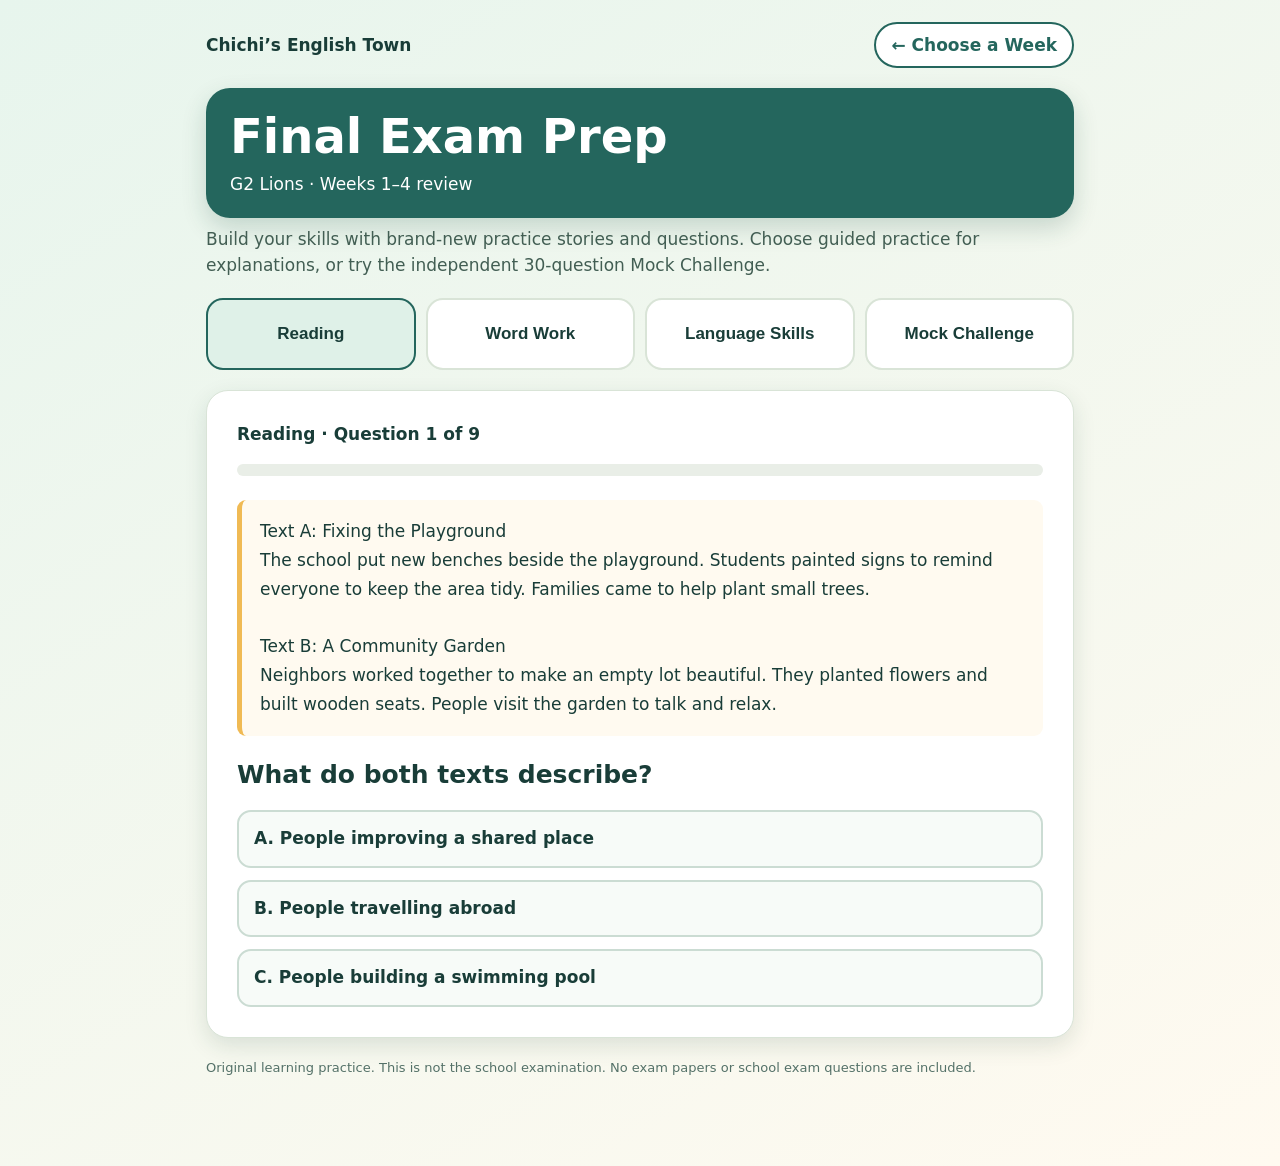
==== final-exam-prep.html @ 19a85944 "exam prep open" ====
<!doctype html><html lang="en"><head><meta charset="utf-8"><meta name="viewport" content="width=device-width,initial-scale=1"><meta name="theme-color" content="#24665d"><title>Final Exam Prep · G2 Lions · Chichi’s English Town</title><style>
:root{--ink:#193d38;--green:#24665d;--cream:#fffaf0;--gold:#f0ba54;--line:#d9e4d7;--wrong:#9a3535}*{box-sizing:border-box}body{margin:0;background:linear-gradient(150deg,#e7f5ed,#fffaf0);font:17px/1.55 system-ui,Arial,sans-serif;color:var(--ink)}.wrap{max-width:900px;margin:auto;padding:22px 16px 70px}.top{display:flex;justify-content:space-between;align-items:center;gap:16px}.back{color:var(--green);font-weight:750;text-decoration:none;border:2px solid var(--green);border-radius:30px;padding:8px 15px;background:white}h1{font:800 clamp(28px,5vw,48px) system-ui;margin:22px 0 8px}p{margin:8px 0 18px}.sub{color:#425e53}.banner{background:var(--green);color:white;border-radius:24px;padding:20px 24px;margin-top:20px;box-shadow:0 10px 25px #174b3930}.banner h1{margin:0 0 7px}.banner p{margin:0}.tabs{display:grid;grid-template-columns:repeat(3,minmax(0,1fr));gap:10px;margin:20px 0}.tab{border:2px solid var(--line);border-radius:17px;background:white;min-height:72px;padding:10px 7px;color:var(--ink);font-weight:800;font-size:clamp(13px,2vw,17px);cursor:pointer}.tab[aria-selected="true"]{border-color:var(--green);background:#dff1e8}.card{background:white;border:1px solid var(--line);border-radius:22px;padding:clamp(18px,4vw,30px);box-shadow:0 8px 22px #143c3020}.progress{font-weight:800;margin-bottom:16px}.bar{height:12px;background:#e9eee7;border-radius:999px;overflow:hidden;margin:8px 0 24px}.bar span{display:block;height:100%;background:var(--green);transition:width .2s}.passage{white-space:pre-line;background:var(--cream);border-left:5px solid var(--gold);padding:17px 18px;margin:14px 0 22px;border-radius:9px;line-height:1.7}.question{font-size:clamp(20px,2.5vw,25px);font-weight:800;line-height:1.35;margin:16px 0 18px}.choices{display:grid;gap:12px}.choice{width:100%;text-align:left;background:#f7fbf8;border:2px solid #cbdcd3;border-radius:14px;padding:15px;font:600 17px/1.4 system-ui;color:var(--ink);cursor:pointer}.choice:hover:not(:disabled),.choice:focus-visible{border-color:var(--green);outline:3px solid #ffd76a}.choice:disabled{cursor:default;opacity:1}.choice.correct{background:#d9f4df;border-color:#1c7650}.choice.wrong{background:#ffe6e2;border-color:var(--wrong)}.feedback{padding:15px;margin:18px 0;border-radius:12px;background:#e5f4ec;font-weight:600}.next{border:0;border-radius:30px;background:var(--green);padding:13px 27px;color:white;font:bold 17px system-ui;cursor:pointer}.next:disabled{opacity:.5}.summary{padding:20px;background:#edf9f0;border-radius:18px}.fine{font-size:13px;color:#547168;margin-top:20px}@media(max-width:420px){.top{align-items:flex-start}.back{font-size:14px}.choice{padding:12px}.tabs{gap:6px}.tab{min-height:68px}}@media(prefers-reduced-motion:reduce){*{transition:none!important}}

/* Expanded review layout and independent mock exam */
.tabs{grid-template-columns:repeat(4,minmax(0,1fr))}.tab{padding:12px 6px}.mock-note{background:#fff6d9;border-left:5px solid #d2a337;padding:13px 15px;border-radius:9px;margin:4px 0 20px}.mock-nav{display:flex;justify-content:space-between;align-items:center;gap:12px;margin-top:20px;flex-wrap:wrap}.next.secondary{background:white;color:#24665d;border:2px solid #24665d}.choice.selected{border-color:#176454;background:#dff2e7;box-shadow:inset 0 0 0 2px #176454}.review-item{border-top:1px solid #d5e1d7;padding:17px 0}.review-item p{margin:6px 0}.good{color:#16683c;font-weight:750}.needs-review{color:#9a3535;font-weight:750}@media(max-width:610px){.tabs{grid-template-columns:repeat(2,minmax(0,1fr))}.tab{min-height:58px}.mock-nav .next{flex:1;min-width:120px}}@media(max-width:370px){.mock-nav{flex-direction:column}.mock-nav .next{width:100%}}
</style></head><body><main class="wrap"><div class="top"><strong>Chichi’s English Town</strong><a class="back" href="index.html#weeks">← Choose a Week</a></div><div class="banner"><h1>Final Exam Prep</h1><p>G2 Lions · Weeks 1–4 review</p></div><p class="sub">Build your skills with brand-new practice stories and questions. Choose guided practice for explanations, or try the independent 30-question Mock Challenge.</p><div class="tabs" role="group" aria-label="Choose a review section"><button type="button" class="tab" data-section="Reading" aria-selected="false">Reading</button><button type="button" class="tab" data-section="Word Work" aria-selected="false">Word Work</button><button type="button" class="tab" data-section="Language Skills" aria-selected="false">Language Skills</button><button type="button" class="tab" data-section="Mock Challenge" aria-selected="false">Mock Challenge</button></div><section id="work" class="card" aria-label="Review questions"></section><p class="fine">Original learning practice. This is not the school examination. No exam papers or school exam questions are included.</p></main><script>
const DATA=[{"section":"Reading","passage":"Text A: Fixing the Playground\nThe school put new benches beside the playground. Students painted signs to remind everyone to keep the area tidy. Families came to help plant small trees.\n\nText B: A Community Garden\nNeighbors worked together to make an empty lot beautiful. They planted flowers and built wooden seats. People visit the garden to talk and relax.","q":"What do both texts describe?","opts":["People improving a shared place","People travelling abroad","People building a swimming pool"],"a":0,"why":"Look for the idea shared by both passages, not a detail from only one."},{"section":"Reading","passage":"Text A: Fixing the Playground\nThe school put new benches beside the playground. Students painted signs to remind everyone to keep the area tidy. Families came to help plant small trees.\n\nText B: A Community Garden\nNeighbors worked together to make an empty lot beautiful. They planted flowers and built wooden seats. People visit the garden to talk and relax.","q":"Which detail belongs only to Text A?","opts":["People planted things","Students painted reminder signs","There are places to sit"],"a":1,"why":"Compare what each text says; the signs appear in Text A only."},{"section":"Reading","passage":"Text A: Fixing the Playground\nThe school put new benches beside the playground. Students painted signs to remind everyone to keep the area tidy. Families came to help plant small trees.\n\nText B: A Community Garden\nNeighbors worked together to make an empty lot beautiful. They planted flowers and built wooden seats. People visit the garden to talk and relax.","q":"Why did the neighbors make a garden?","opts":["To give people a welcoming place","To close the road","To stop children playing"],"a":0,"why":"The final sentence gives a clue about the garden’s purpose."},{"section":"Reading","passage":"The Missing Costume\nNora brought a paper crown for the class play. When she opened her bag, it was bent. She felt upset because the play would begin soon. Her friend Daniel found some tape and helped her straighten it. Together, they fixed the crown before the music began. Nora thanked Daniel and smiled as the curtain opened.","q":"What caused Nora to feel upset?","opts":["The music was too loud","Her crown was damaged","Daniel went home"],"a":1,"why":"Find the event that made the problem happen."},{"section":"Reading","passage":"The Missing Costume\nNora brought a paper crown for the class play. When she opened her bag, it was bent. She felt upset because the play would begin soon. Her friend Daniel found some tape and helped her straighten it. Together, they fixed the crown before the music began. Nora thanked Daniel and smiled as the curtain opened.","q":"What is the best message of this story?","opts":["Working with a friend can solve a problem","Everyone should wear a crown","Plays should begin late"],"a":0,"why":"A theme is a message that reaches beyond one story event."},{"section":"Reading","passage":"The Missing Costume\nNora brought a paper crown for the class play. When she opened her bag, it was bent. She felt upset because the play would begin soon. Her friend Daniel found some tape and helped her straighten it. Together, they fixed the crown before the music began. Nora thanked Daniel and smiled as the curtain opened.","q":"What happened immediately before the curtain opened?","opts":["Nora thanked Daniel","Nora first packed her crown","The crown became bent"],"a":0,"why":"Use the order of events in the final two sentences."},{"section":"Word Work","q":"Choose the correct sentence: This bridge is ___ than that bridge.","opts":["long","longer","longest"],"a":1,"why":"Use -er to compare two things."},{"section":"Word Work","q":"Choose the correct sentence: That was the ___ puzzle in the set.","opts":["hard","harder","hardest"],"a":2,"why":"Use -est when comparing one with a whole group."},{"section":"Word Work","q":"Which word has the same vowel sound as the “ow” in “brown”?","opts":["town","snow","show"],"a":0,"why":"Brown and town rhyme in their vowel sound."},{"section":"Word Work","q":"Which word has the same vowel sound as “bird”?","opts":["third","beard","board"],"a":0,"why":"Bird and third share the /er/ vowel sound."},{"section":"Word Work","q":"What is the plural of “dish”?","opts":["dishs","dishes","dishies"],"a":1,"why":"Add -es to most nouns ending in sh."},{"section":"Word Work","q":"Which word shows an action completed yesterday?","opts":["climbs","climbed","will climb"],"a":1,"why":"The -ed form usually tells about a past action."},{"section":"Language Skills","q":"Choose the verb for an action happening now.","opts":["is drawing","drew","will draw"],"a":0,"why":"Is + verb-ing can show an action in progress now."},{"section":"Language Skills","q":"Choose the sentence about the future.","opts":["They planted seeds.","They plant seeds.","They will plant seeds."],"a":2,"why":"Will + base verb points to a future action."},{"section":"Language Skills","q":"Which sentence is correct?","opts":["The team are plays.","The team is playing.","The team am playing."],"a":1,"why":"The singular subject team uses is here."},{"section":"Language Skills","q":"Choose the correct past-tense sentence.","opts":["Last night, I watched the stars.","Last night, I watch the stars.","Last night, I will watch the stars."],"a":0,"why":"Last night signals the past, so watched is appropriate."},{"section":"Language Skills","q":"Choose the correct form: There are ___ marbles in this jar than in that one.","opts":["few","fewer","fewest"],"a":1,"why":"Fewer compares amounts of countable things."},{"section":"Language Skills","q":"Which sentence agrees with its subject?","opts":["My parents is cooking.","My parents am cooking.","My parents are cooking."],"a":2,"why":"Plural parents takes are."},{"section":"Reading","q":"Two articles describe different ways people save water. What question helps you compare them?","opts":["What do both articles tell us about saving water?","Which article has more letters?","Which article has the longest title?"],"a":0,"why":"Compare their ideas, not their lengths."},{"section":"Reading","q":"A character lends a classmate her notes when he misses school. Which theme fits best?","opts":["Kindness helps others","School days are too long","Notes are always blue"],"a":0,"why":"A theme is a message you can learn from what characters do."},{"section":"Reading","q":"A child forgets to water a plant. Its leaves droop. What is the cause?","opts":["The plant has leaves","The child forgot to water it","The leaves are green"],"a":1,"why":"The cause explains why something happened."},{"section":"Word Work","q":"Which word has the same vowel sound as “bird”?","opts":["shirt","bread","boat"],"a":0,"why":"Bird and shirt use the same /er/ vowel sound."},{"section":"Word Work","q":"Choose the correct plural: The farmer has two ___.","opts":["brushs","brushes","brushies"],"a":1,"why":"For nouns ending in sh, add -es."},{"section":"Word Work","q":"Choose the correct form: This trail is ___ than the other one.","opts":["long","longer","longest"],"a":1,"why":"Use -er when comparing two things."},{"section":"Language Skills","q":"Which sentence describes something happening right now?","opts":["I am drawing a map.","I drew a map yesterday.","I will draw a map tomorrow."],"a":0,"why":"Am drawing describes a present action."},{"section":"Language Skills","q":"Choose the correct past tense: We ___ the classroom after art.","opts":["clean","cleaned","will clean"],"a":1,"why":"Cleaned is the past-tense form."},{"section":"Language Skills","q":"Which sentence uses the superlative correctly?","opts":["Mina is taller than Sun.","Mina is the tallest on her team.","Mina is tall than Sun."],"a":1,"why":"The tallest compares one person with the whole group."},{"section":"Mock Challenge","q":"What do both texts describe?","opts":["Planting flowers in pots","Making places safer for people","Buying school lunches"],"a":1,"why":"Both groups work to make shared spaces safer.","passage":"Text A: The School Bike Rack\nA class noticed that bicycles were scattered near the gate. They asked the principal for a safer place to park them. The school installed a bike rack, and students made signs to show where bikes should go. Now the entrance stays clear.\n\nText B: The Neighborhood Walking Path\nPeople in a neighborhood wanted a safer walk to the library. Volunteers trimmed branches that blocked the path. The town added bright crossing signs. Now families can walk along the route more comfortably."},{"section":"Mock Challenge","q":"Which change happened only in Text A?","opts":["Branches were trimmed","A crossing sign was added","A bike rack was installed"],"a":2,"why":"The bike rack appears only in Text A.","passage":"Text A: The School Bike Rack\nA class noticed that bicycles were scattered near the gate. They asked the principal for a safer place to park them. The school installed a bike rack, and students made signs to show where bikes should go. Now the entrance stays clear.\n\nText B: The Neighborhood Walking Path\nPeople in a neighborhood wanted a safer walk to the library. Volunteers trimmed branches that blocked the path. The town added bright crossing signs. Now families can walk along the route more comfortably."},{"section":"Mock Challenge","q":"Why did the volunteers trim branches?","opts":["The branches blocked a path","The branches were made of metal","The path was a playground"],"a":0,"why":"Look for the reason the branches needed cutting.","passage":"Text A: The School Bike Rack\nA class noticed that bicycles were scattered near the gate. They asked the principal for a safer place to park them. The school installed a bike rack, and students made signs to show where bikes should go. Now the entrance stays clear.\n\nText B: The Neighborhood Walking Path\nPeople in a neighborhood wanted a safer walk to the library. Volunteers trimmed branches that blocked the path. The town added bright crossing signs. Now families can walk along the route more comfortably."},{"section":"Mock Challenge","q":"How are the solutions different?","opts":["Both involve buying new bicycles","One organizes bicycles; the other improves a walking route","Both replace classrooms"],"a":1,"why":"Compare the specific problems and solutions.","passage":"Text A: The School Bike Rack\nA class noticed that bicycles were scattered near the gate. They asked the principal for a safer place to park them. The school installed a bike rack, and students made signs to show where bikes should go. Now the entrance stays clear.\n\nText B: The Neighborhood Walking Path\nPeople in a neighborhood wanted a safer walk to the library. Volunteers trimmed branches that blocked the path. The town added bright crossing signs. Now families can walk along the route more comfortably."},{"section":"Mock Challenge","q":"What conclusion fits both texts?","opts":["Only adults can solve problems","Signs never help anyone","Small changes can make public places work better"],"a":2,"why":"Both texts show practical improvements.","passage":"Text A: The School Bike Rack\nA class noticed that bicycles were scattered near the gate. They asked the principal for a safer place to park them. The school installed a bike rack, and students made signs to show where bikes should go. Now the entrance stays clear.\n\nText B: The Neighborhood Walking Path\nPeople in a neighborhood wanted a safer walk to the library. Volunteers trimmed branches that blocked the path. The town added bright crossing signs. Now families can walk along the route more comfortably."},{"section":"Mock Challenge","q":"What problem begins the story?","opts":["The picnic has to move indoors","The fruit is missing","The teacher has lost the classroom"],"a":0,"why":"Identify the challenge the students face.","passage":"The Inventive Lunch Team\nWhen the school picnic was moved indoors, the students felt disappointed. Kai suggested making a picnic area inside the classroom. Noor spread clean mats on the floor. Ben arranged fruit and sandwiches on small trays. Before lunch, they helped another class set up too. Their teacher smiled at the busy team. By midday, the room felt cheerful, and everyone had a place to sit."},{"section":"Mock Challenge","q":"What happens after Noor spreads the mats?","opts":["The teacher cancels lunch","Ben sets out food","Kai leaves the school"],"a":1,"why":"Follow the order of the actions.","passage":"The Inventive Lunch Team\nWhen the school picnic was moved indoors, the students felt disappointed. Kai suggested making a picnic area inside the classroom. Noor spread clean mats on the floor. Ben arranged fruit and sandwiches on small trays. Before lunch, they helped another class set up too. Their teacher smiled at the busy team. By midday, the room felt cheerful, and everyone had a place to sit."},{"section":"Mock Challenge","q":"How do the students solve their problem?","opts":["They wait until next week","They take a bus to the park","They make an indoor picnic area"],"a":2,"why":"The team creates a different place to eat.","passage":"The Inventive Lunch Team\nWhen the school picnic was moved indoors, the students felt disappointed. Kai suggested making a picnic area inside the classroom. Noor spread clean mats on the floor. Ben arranged fruit and sandwiches on small trays. Before lunch, they helped another class set up too. Their teacher smiled at the busy team. By midday, the room felt cheerful, and everyone had a place to sit."},{"section":"Mock Challenge","q":"Which theme fits the story?","opts":["Teamwork can turn a setback into something good","Food is always better outdoors","Picnics should never change"],"a":0,"why":"The characters cooperate when plans change.","passage":"The Inventive Lunch Team\nWhen the school picnic was moved indoors, the students felt disappointed. Kai suggested making a picnic area inside the classroom. Noor spread clean mats on the floor. Ben arranged fruit and sandwiches on small trays. Before lunch, they helped another class set up too. Their teacher smiled at the busy team. By midday, the room felt cheerful, and everyone had a place to sit."},{"section":"Mock Challenge","q":"Why does the classroom feel cheerful?","opts":["The students are sent home","Everyone helps prepare for lunch","The windows are broken"],"a":1,"why":"Use the final part of the passage to infer the cause.","passage":"The Inventive Lunch Team\nWhen the school picnic was moved indoors, the students felt disappointed. Kai suggested making a picnic area inside the classroom. Noor spread clean mats on the floor. Ben arranged fruit and sandwiches on small trays. Before lunch, they helped another class set up too. Their teacher smiled at the busy team. By midday, the room felt cheerful, and everyone had a place to sit."},{"section":"Mock Challenge","q":"There is ___ room on this bus than on the last one.","opts":["most","many","more"],"a":2,"why":"More compares quantities between two buses."},{"section":"Mock Challenge","q":"We may visit the museum ___.","opts":["tomorrow","purple","quick"],"a":0,"why":"Tomorrow is a time word that makes sense."},{"section":"Mock Challenge","q":"I know ___ to solve this puzzle.","opts":["fast","how","well"],"a":1,"why":"How means in what way."},{"section":"Mock Challenge","q":"The teacher gave us ___ a pencil.","opts":["early","near","each"],"a":2,"why":"Each means every one of us individually."},{"section":"Mock Challenge","q":"The rabbit ran ___ the tunnel.","opts":["through","careful","sudden"],"a":0,"why":"Through shows movement from one side to the other."},{"section":"Mock Challenge","q":"We can try the game ___.","opts":["circle","again","therefore"],"a":1,"why":"Again means one more time."},{"section":"Mock Challenge","q":"The truck arrived ___ than expected.","opts":["early","earliest","earlier"],"a":2,"why":"Earlier compares two times."},{"section":"Mock Challenge","q":"I have ___ finished my homework.","opts":["already","across","almostly"],"a":0,"why":"Already fits with have finished."},{"section":"Mock Challenge","q":"Choose the correct sentence.","opts":["The children is ready yesterday.","The children were ready.","The children was ready."],"a":1,"why":"Plural children takes were in the past."},{"section":"Mock Challenge","q":"Which form compares three runners?","opts":["faster","fast","fastest"],"a":2,"why":"Fastest compares one with a group of three or more."},{"section":"Mock Challenge","q":"Which word has the same vowel sound as “star”?","opts":["car","care","cat"],"a":0,"why":"Star and car share the long ar sound."},{"section":"Mock Challenge","q":"Which word has the same vowel sound as “cloud”?","opts":["food","house","snow"],"a":1,"why":"Cloud and house share the /ow/ sound."},{"section":"Mock Challenge","q":"Choose the correct plural of “box”.","opts":["boxs","boxies","boxes"],"a":2,"why":"Add -es to nouns ending in x."},{"section":"Mock Challenge","q":"What is the past tense of “jump”?","opts":["jumped","jumping","jumps"],"a":0,"why":"Add -ed for this regular past-tense verb."},{"section":"Mock Challenge","q":"Choose the past-tense sentence.","opts":["We will visit the aquarium.","We visited the aquarium.","We visit the aquarium every year."],"a":1,"why":"Visited describes an action already finished."},{"section":"Mock Challenge","q":"Which sentence describes the future?","opts":["The class sang yesterday.","The class sings today.","The class will sing on Friday."],"a":2,"why":"Will sing tells what is going to happen."},{"section":"Mock Challenge","q":"Which sentence describes an action happening now?","opts":["Ava is building a tower.","Ava built a tower.","Ava will build a tower."],"a":0,"why":"Is building is present progressive."},{"section":"Mock Challenge","q":"Which sentence is correct?","opts":["My friends am waiting outside.","My friends are waiting outside.","My friends is waiting outside."],"a":1,"why":"Plural friends uses are."},{"section":"Mock Challenge","q":"Choose the correct comparison.","opts":["This bag is heaviest than mine.","This bag is heavy than mine.","This bag is heavier than mine."],"a":2,"why":"Heavier is the comparative form of heavy."},{"section":"Mock Challenge","q":"Which sentence is correct?","opts":["The baby slept peacefully.","The baby sleeped peacefully.","The baby sleeping peacefully yesterday."],"a":0,"why":"Slept is the irregular past tense of sleep."}];
const sections=['Reading','Word Work','Language Skills','Mock Challenge'];
let section='Reading',index=0,score=0,answered=false;
const progress={};let mockAnswers=Array(30).fill(null),mockIndex=0,mockComplete=false;
const $=x=>document.querySelector(x);
function safe(s){return String(s).replace(/[&<>"']/g,c=>({'&':'&amp;','<':'&lt;','>':'&gt;','"':'&quot;',"'":'&#39;'}[c]));}
function chooseSection(s){section=s;if(s==='Mock Challenge'){renderMock();return;}index=progress[s]?.index||0;score=progress[s]?.score||0;answered=false;renderGuided();}
function renderGuided(){const list=DATA.filter(q=>q.section===section);document.querySelectorAll('.tab').forEach(b=>b.setAttribute('aria-selected',String(b.dataset.section===section)));const host=$('#work');
if(index>=list.length){host.innerHTML=`<div class="summary"><h2>Great work!</h2><p>You completed ${safe(section)}. You answered ${score} of ${list.length} correctly on the first try.</p><p>Read the explanations and try again to strengthen your skills.</p><button class="next" id="restart" type="button">Practice again</button></div>`;$('#restart').onclick=()=>{progress[section]={index:0,score:0};index=0;score=0;renderGuided()};return;}
const q=list[index];host.innerHTML=`<div class="progress">${safe(section)} · Question ${index+1} of ${list.length}</div><div class="bar" aria-hidden="true"><span style="width:${index/list.length*100}%"></span></div>${q.passage?`<div class="passage">${safe(q.passage)}</div>`:''}<div class="question">${safe(q.q)}</div><div class="choices">${q.opts.map((op,i)=>`<button class="choice" data-choice="${i}" type="button">${'ABC'[i]}. ${safe(op)}</button>`).join('')}</div><div id="feedback" aria-live="polite"></div><button class="next" id="next" type="button" hidden>${index===list.length-1?'Finish section':'Next question'}</button>`;
host.querySelectorAll('[data-choice]').forEach(b=>b.onclick=()=>{if(answered)return;answered=true;let n=Number(b.dataset.choice);if(n===q.a)score++;host.querySelectorAll('[data-choice]').forEach(c=>{const v=Number(c.dataset.choice);c.disabled=true;if(v===q.a)c.classList.add('correct');else if(v===n)c.classList.add('wrong');});$('#feedback').innerHTML=`<div class="feedback">${n===q.a?'✓ Well done!':'Not quite. The green choice is correct.'} ${safe(q.why)}</div>`;$('#next').hidden=false;progress[section]={index,score};});
$('#next').onclick=()=>{index++;answered=false;progress[section]={index,score};renderGuided();};}
function renderMock(){document.querySelectorAll('.tab').forEach(b=>b.setAttribute('aria-selected',String(b.dataset.section==='Mock Challenge')));const host=$('#work');const list=DATA.filter(q=>q.section==='Mock Challenge');if(mockComplete){const correct=list.reduce((s,q,i)=>s+Number(mockAnswers[i]===q.a),0);host.innerHTML=`<div class="summary"><h2>Your Mock Challenge results</h2><p class="question">${correct} / ${list.length} correct</p><p>This is original practice, not your school exam. Read the explanations below to learn from every answer.</p><button class="next" id="mockAgain" type="button">Try a new attempt</button></div><div class="review-list">${list.map((q,i)=>`<div class="review-item"><strong>${i+1}. ${safe(q.q)}</strong><p>Your answer: ${mockAnswers[i]===null?'Not answered':safe('ABC'[mockAnswers[i]]+'. '+q.opts[mockAnswers[i]])}</p><p class="${mockAnswers[i]===q.a?'good':'needs-review'}">Correct: ${safe('ABC'[q.a]+'. '+q.opts[q.a])}</p><p>${safe(q.why)}</p></div>`).join('')}</div>`;$('#mockAgain').onclick=()=>{mockAnswers=Array(list.length).fill(null);mockIndex=0;mockComplete=false;renderMock()};return;}
const q=list[mockIndex];const completed=mockAnswers.filter(a=>a!==null).length;
host.innerHTML=`<p class="mock-note"><strong>Independent practice:</strong> There is no feedback until you finish. The passages and questions are completely new.</p><div class="progress">Mock Challenge · Question ${mockIndex+1} of ${list.length} · ${completed} answered</div><div class="bar" aria-hidden="true"><span style="width:${completed/list.length*100}%"></span></div>${q.passage?`<div class="passage">${safe(q.passage)}</div>`:''}<div class="question">${safe(q.q)}</div><div class="choices">${q.opts.map((op,i)=>`<button type="button" class="choice ${mockAnswers[mockIndex]===i?'selected':''}" aria-pressed="${mockAnswers[mockIndex]===i}" data-choice="${i}">${'ABC'[i]}. ${safe(op)}</button>`).join('')}</div><div class="mock-nav"><button type="button" class="next secondary" id="previous" ${mockIndex===0?'disabled':''}>Previous</button><button type="button" class="next" id="forward">${mockIndex===list.length-1?'Review answers':'Next question'}</button></div><p class="fine" id="mockTip" aria-live="polite">You can move between questions and change your answers before submitting.</p>`;
host.querySelectorAll('[data-choice]').forEach(b=>b.onclick=()=>{mockAnswers[mockIndex]=Number(b.dataset.choice);renderMock();});$('#previous').onclick=()=>{mockIndex--;renderMock()};$('#forward').onclick=()=>{if(mockIndex<list.length-1){mockIndex++;renderMock();}else{renderSubmit();}};}
function renderSubmit(){const host=$('#work');const list=DATA.filter(q=>q.section==='Mock Challenge');const missing=mockAnswers.map((v,i)=>v===null?i+1:null).filter(Boolean);host.innerHTML=`<div class="summary"><h2>Ready to finish?</h2><p>You answered ${list.length-missing.length} of ${list.length} questions.</p>${missing.length?`<p>Unanswered question numbers: ${missing.join(', ')}</p>`:''}<p>Once you submit, you'll see the results and explanations.</p><div class="mock-nav"><button type="button" class="next secondary" id="goBack">Return to questions</button><button type="button" class="next" id="submitMock">Submit answers</button></div></div>`;$('#goBack').onclick=()=>renderMock();$('#submitMock').onclick=()=>{mockComplete=true;renderMock();};}
document.querySelectorAll('.tab').forEach(b=>b.onclick=()=>chooseSection(b.dataset.section));renderGuided();
</script></body></html>
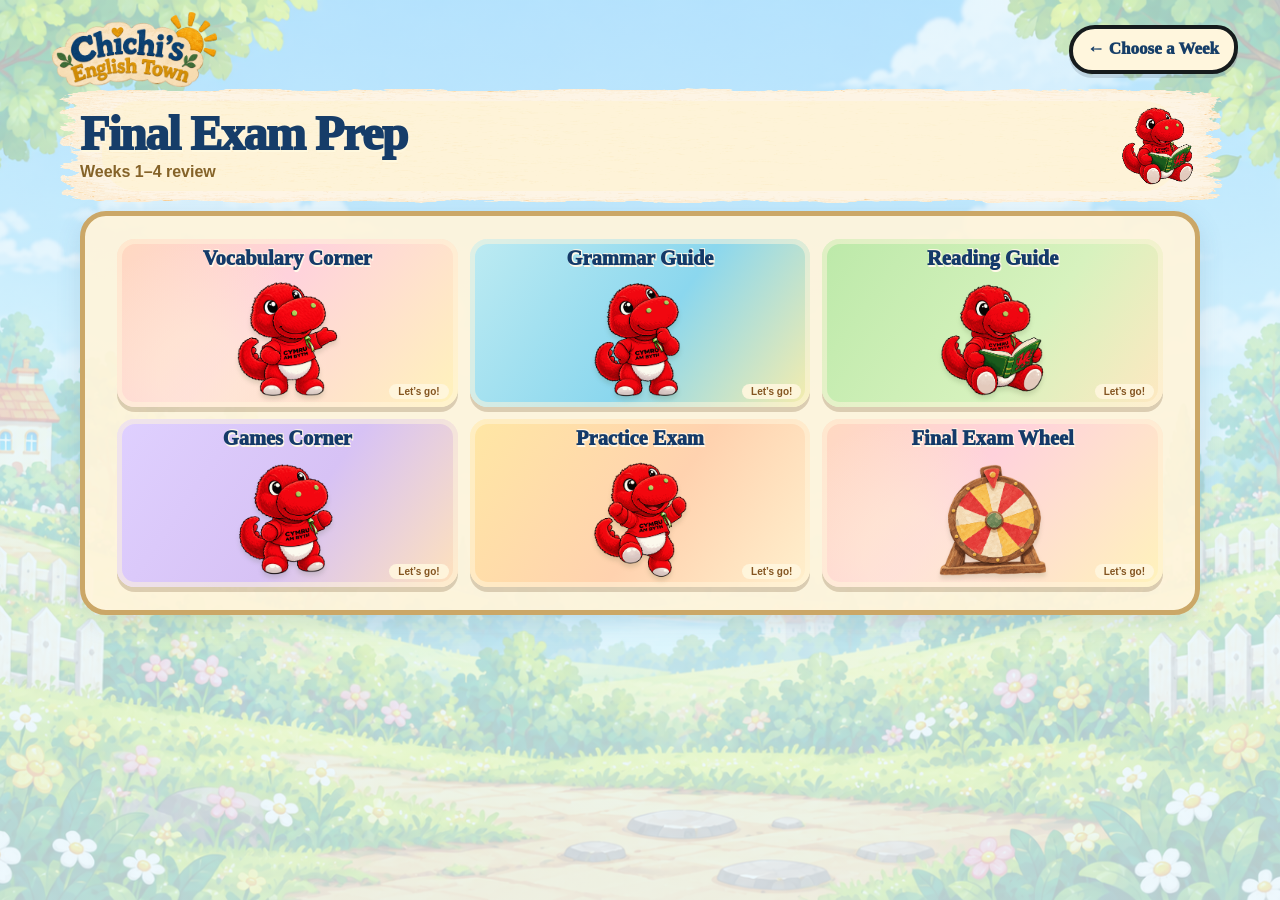
==== commit 917faee9: "final prep" ====
--- a/final-exam-prep.html
+++ b/final-exam-prep.html
@@ -1,25 +1,66 @@
-<!doctype html><html lang="en"><head><meta charset="utf-8"><meta name="viewport" content="width=device-width,initial-scale=1"><meta name="theme-color" content="#24665d"><title>Final Exam Prep · G2 Lions · Chichi’s English Town</title><style>
+<!doctype html><html lang="en"><head><meta charset="utf-8"><meta name="viewport" content="width=device-width,initial-scale=1"><meta name="theme-color" content="#83c9f8"><title>Final Exam Prep · G2 Lions · Chichi’s English Town</title><style>
 :root{--ink:#193d38;--green:#24665d;--cream:#fffaf0;--gold:#f0ba54;--line:#d9e4d7;--wrong:#9a3535}*{box-sizing:border-box}body{margin:0;background:linear-gradient(150deg,#e7f5ed,#fffaf0);font:17px/1.55 system-ui,Arial,sans-serif;color:var(--ink)}.wrap{max-width:900px;margin:auto;padding:22px 16px 70px}.top{display:flex;justify-content:space-between;align-items:center;gap:16px}.back{color:var(--green);font-weight:750;text-decoration:none;border:2px solid var(--green);border-radius:30px;padding:8px 15px;background:white}h1{font:800 clamp(28px,5vw,48px) system-ui;margin:22px 0 8px}p{margin:8px 0 18px}.sub{color:#425e53}.banner{background:var(--green);color:white;border-radius:24px;padding:20px 24px;margin-top:20px;box-shadow:0 10px 25px #174b3930}.banner h1{margin:0 0 7px}.banner p{margin:0}.tabs{display:grid;grid-template-columns:repeat(3,minmax(0,1fr));gap:10px;margin:20px 0}.tab{border:2px solid var(--line);border-radius:17px;background:white;min-height:72px;padding:10px 7px;color:var(--ink);font-weight:800;font-size:clamp(13px,2vw,17px);cursor:pointer}.tab[aria-selected="true"]{border-color:var(--green);background:#dff1e8}.card{background:white;border:1px solid var(--line);border-radius:22px;padding:clamp(18px,4vw,30px);box-shadow:0 8px 22px #143c3020}.progress{font-weight:800;margin-bottom:16px}.bar{height:12px;background:#e9eee7;border-radius:999px;overflow:hidden;margin:8px 0 24px}.bar span{display:block;height:100%;background:var(--green);transition:width .2s}.passage{white-space:pre-line;background:var(--cream);border-left:5px solid var(--gold);padding:17px 18px;margin:14px 0 22px;border-radius:9px;line-height:1.7}.question{font-size:clamp(20px,2.5vw,25px);font-weight:800;line-height:1.35;margin:16px 0 18px}.choices{display:grid;gap:12px}.choice{width:100%;text-align:left;background:#f7fbf8;border:2px solid #cbdcd3;border-radius:14px;padding:15px;font:600 17px/1.4 system-ui;color:var(--ink);cursor:pointer}.choice:hover:not(:disabled),.choice:focus-visible{border-color:var(--green);outline:3px solid #ffd76a}.choice:disabled{cursor:default;opacity:1}.choice.correct{background:#d9f4df;border-color:#1c7650}.choice.wrong{background:#ffe6e2;border-color:var(--wrong)}.feedback{padding:15px;margin:18px 0;border-radius:12px;background:#e5f4ec;font-weight:600}.next{border:0;border-radius:30px;background:var(--green);padding:13px 27px;color:white;font:bold 17px system-ui;cursor:pointer}.next:disabled{opacity:.5}.summary{padding:20px;background:#edf9f0;border-radius:18px}.fine{font-size:13px;color:#547168;margin-top:20px}@media(max-width:420px){.top{align-items:flex-start}.back{font-size:14px}.choice{padding:12px}.tabs{gap:6px}.tab{min-height:68px}}@media(prefers-reduced-motion:reduce){*{transition:none!important}}
 
-/* Expanded review layout and independent mock exam */
-.tabs{grid-template-columns:repeat(4,minmax(0,1fr))}.tab{padding:12px 6px}.mock-note{background:#fff6d9;border-left:5px solid #d2a337;padding:13px 15px;border-radius:9px;margin:4px 0 20px}.mock-nav{display:flex;justify-content:space-between;align-items:center;gap:12px;margin-top:20px;flex-wrap:wrap}.next.secondary{background:white;color:#24665d;border:2px solid #24665d}.choice.selected{border-color:#176454;background:#dff2e7;box-shadow:inset 0 0 0 2px #176454}.review-item{border-top:1px solid #d5e1d7;padding:17px 0}.review-item p{margin:6px 0}.good{color:#16683c;font-weight:750}.needs-review{color:#9a3535;font-weight:750}@media(max-width:610px){.tabs{grid-template-columns:repeat(2,minmax(0,1fr))}.tab{min-height:58px}.mock-nav .next{flex:1;min-width:120px}}@media(max-width:370px){.mock-nav{flex-direction:column}.mock-nav .next{width:100%}}
-</style></head><body><main class="wrap"><div class="top"><strong>Chichi’s English Town</strong><a class="back" href="index.html#weeks">← Choose a Week</a></div><div class="banner"><h1>Final Exam Prep</h1><p>G2 Lions · Weeks 1–4 review</p></div><p class="sub">Build your skills with brand-new practice stories and questions. Choose guided practice for explanations, or try the independent 30-question Mock Challenge.</p><div class="tabs" role="group" aria-label="Choose a review section"><button type="button" class="tab" data-section="Reading" aria-selected="false">Reading</button><button type="button" class="tab" data-section="Word Work" aria-selected="false">Word Work</button><button type="button" class="tab" data-section="Language Skills" aria-selected="false">Language Skills</button><button type="button" class="tab" data-section="Mock Challenge" aria-selected="false">Mock Challenge</button></div><section id="work" class="card" aria-label="Review questions"></section><p class="fine">Original learning practice. This is not the school examination. No exam papers or school exam questions are included.</p></main><script>
-const DATA=[{"section":"Reading","passage":"Text A: Fixing the Playground\nThe school put new benches beside the playground. Students painted signs to remind everyone to keep the area tidy. Families came to help plant small trees.\n\nText B: A Community Garden\nNeighbors worked together to make an empty lot beautiful. They planted flowers and built wooden seats. People visit the garden to talk and relax.","q":"What do both texts describe?","opts":["People improving a shared place","People travelling abroad","People building a swimming pool"],"a":0,"why":"Look for the idea shared by both passages, not a detail from only one."},{"section":"Reading","passage":"Text A: Fixing the Playground\nThe school put new benches beside the playground. Students painted signs to remind everyone to keep the area tidy. Families came to help plant small trees.\n\nText B: A Community Garden\nNeighbors worked together to make an empty lot beautiful. They planted flowers and built wooden seats. People visit the garden to talk and relax.","q":"Which detail belongs only to Text A?","opts":["People planted things","Students painted reminder signs","There are places to sit"],"a":1,"why":"Compare what each text says; the signs appear in Text A only."},{"section":"Reading","passage":"Text A: Fixing the Playground\nThe school put new benches beside the playground. Students painted signs to remind everyone to keep the area tidy. Families came to help plant small trees.\n\nText B: A Community Garden\nNeighbors worked together to make an empty lot beautiful. They planted flowers and built wooden seats. People visit the garden to talk and relax.","q":"Why did the neighbors make a garden?","opts":["To give people a welcoming place","To close the road","To stop children playing"],"a":0,"why":"The final sentence gives a clue about the garden’s purpose."},{"section":"Reading","passage":"The Missing Costume\nNora brought a paper crown for the class play. When she opened her bag, it was bent. She felt upset because the play would begin soon. Her friend Daniel found some tape and helped her straighten it. Together, they fixed the crown before the music began. Nora thanked Daniel and smiled as the curtain opened.","q":"What caused Nora to feel upset?","opts":["The music was too loud","Her crown was damaged","Daniel went home"],"a":1,"why":"Find the event that made the problem happen."},{"section":"Reading","passage":"The Missing Costume\nNora brought a paper crown for the class play. When she opened her bag, it was bent. She felt upset because the play would begin soon. Her friend Daniel found some tape and helped her straighten it. Together, they fixed the crown before the music began. Nora thanked Daniel and smiled as the curtain opened.","q":"What is the best message of this story?","opts":["Working with a friend can solve a problem","Everyone should wear a crown","Plays should begin late"],"a":0,"why":"A theme is a message that reaches beyond one story event."},{"section":"Reading","passage":"The Missing Costume\nNora brought a paper crown for the class play. When she opened her bag, it was bent. She felt upset because the play would begin soon. Her friend Daniel found some tape and helped her straighten it. Together, they fixed the crown before the music began. Nora thanked Daniel and smiled as the curtain opened.","q":"What happened immediately before the curtain opened?","opts":["Nora thanked Daniel","Nora first packed her crown","The crown became bent"],"a":0,"why":"Use the order of events in the final two sentences."},{"section":"Word Work","q":"Choose the correct sentence: This bridge is ___ than that bridge.","opts":["long","longer","longest"],"a":1,"why":"Use -er to compare two things."},{"section":"Word Work","q":"Choose the correct sentence: That was the ___ puzzle in the set.","opts":["hard","harder","hardest"],"a":2,"why":"Use -est when comparing one with a whole group."},{"section":"Word Work","q":"Which word has the same vowel sound as the “ow” in “brown”?","opts":["town","snow","show"],"a":0,"why":"Brown and town rhyme in their vowel sound."},{"section":"Word Work","q":"Which word has the same vowel sound as “bird”?","opts":["third","beard","board"],"a":0,"why":"Bird and third share the /er/ vowel sound."},{"section":"Word Work","q":"What is the plural of “dish”?","opts":["dishs","dishes","dishies"],"a":1,"why":"Add -es to most nouns ending in sh."},{"section":"Word Work","q":"Which word shows an action completed yesterday?","opts":["climbs","climbed","will climb"],"a":1,"why":"The -ed form usually tells about a past action."},{"section":"Language Skills","q":"Choose the verb for an action happening now.","opts":["is drawing","drew","will draw"],"a":0,"why":"Is + verb-ing can show an action in progress now."},{"section":"Language Skills","q":"Choose the sentence about the future.","opts":["They planted seeds.","They plant seeds.","They will plant seeds."],"a":2,"why":"Will + base verb points to a future action."},{"section":"Language Skills","q":"Which sentence is correct?","opts":["The team are plays.","The team is playing.","The team am playing."],"a":1,"why":"The singular subject team uses is here."},{"section":"Language Skills","q":"Choose the correct past-tense sentence.","opts":["Last night, I watched the stars.","Last night, I watch the stars.","Last night, I will watch the stars."],"a":0,"why":"Last night signals the past, so watched is appropriate."},{"section":"Language Skills","q":"Choose the correct form: There are ___ marbles in this jar than in that one.","opts":["few","fewer","fewest"],"a":1,"why":"Fewer compares amounts of countable things."},{"section":"Language Skills","q":"Which sentence agrees with its subject?","opts":["My parents is cooking.","My parents am cooking.","My parents are cooking."],"a":2,"why":"Plural parents takes are."},{"section":"Reading","q":"Two articles describe different ways people save water. What question helps you compare them?","opts":["What do both articles tell us about saving water?","Which article has more letters?","Which article has the longest title?"],"a":0,"why":"Compare their ideas, not their lengths."},{"section":"Reading","q":"A character lends a classmate her notes when he misses school. Which theme fits best?","opts":["Kindness helps others","School days are too long","Notes are always blue"],"a":0,"why":"A theme is a message you can learn from what characters do."},{"section":"Reading","q":"A child forgets to water a plant. Its leaves droop. What is the cause?","opts":["The plant has leaves","The child forgot to water it","The leaves are green"],"a":1,"why":"The cause explains why something happened."},{"section":"Word Work","q":"Which word has the same vowel sound as “bird”?","opts":["shirt","bread","boat"],"a":0,"why":"Bird and shirt use the same /er/ vowel sound."},{"section":"Word Work","q":"Choose the correct plural: The farmer has two ___.","opts":["brushs","brushes","brushies"],"a":1,"why":"For nouns ending in sh, add -es."},{"section":"Word Work","q":"Choose the correct form: This trail is ___ than the other one.","opts":["long","longer","longest"],"a":1,"why":"Use -er when comparing two things."},{"section":"Language Skills","q":"Which sentence describes something happening right now?","opts":["I am drawing a map.","I drew a map yesterday.","I will draw a map tomorrow."],"a":0,"why":"Am drawing describes a present action."},{"section":"Language Skills","q":"Choose the correct past tense: We ___ the classroom after art.","opts":["clean","cleaned","will clean"],"a":1,"why":"Cleaned is the past-tense form."},{"section":"Language Skills","q":"Which sentence uses the superlative correctly?","opts":["Mina is taller than Sun.","Mina is the tallest on her team.","Mina is tall than Sun."],"a":1,"why":"The tallest compares one person with the whole group."},{"section":"Mock Challenge","q":"What do both texts describe?","opts":["Planting flowers in pots","Making places safer for people","Buying school lunches"],"a":1,"why":"Both groups work to make shared spaces safer.","passage":"Text A: The School Bike Rack\nA class noticed that bicycles were scattered near the gate. They asked the principal for a safer place to park them. The school installed a bike rack, and students made signs to show where bikes should go. Now the entrance stays clear.\n\nText B: The Neighborhood Walking Path\nPeople in a neighborhood wanted a safer walk to the library. Volunteers trimmed branches that blocked the path. The town added bright crossing signs. Now families can walk along the route more comfortably."},{"section":"Mock Challenge","q":"Which change happened only in Text A?","opts":["Branches were trimmed","A crossing sign was added","A bike rack was installed"],"a":2,"why":"The bike rack appears only in Text A.","passage":"Text A: The School Bike Rack\nA class noticed that bicycles were scattered near the gate. They asked the principal for a safer place to park them. The school installed a bike rack, and students made signs to show where bikes should go. Now the entrance stays clear.\n\nText B: The Neighborhood Walking Path\nPeople in a neighborhood wanted a safer walk to the library. Volunteers trimmed branches that blocked the path. The town added bright crossing signs. Now families can walk along the route more comfortably."},{"section":"Mock Challenge","q":"Why did the volunteers trim branches?","opts":["The branches blocked a path","The branches were made of metal","The path was a playground"],"a":0,"why":"Look for the reason the branches needed cutting.","passage":"Text A: The School Bike Rack\nA class noticed that bicycles were scattered near the gate. They asked the principal for a safer place to park them. The school installed a bike rack, and students made signs to show where bikes should go. Now the entrance stays clear.\n\nText B: The Neighborhood Walking Path\nPeople in a neighborhood wanted a safer walk to the library. Volunteers trimmed branches that blocked the path. The town added bright crossing signs. Now families can walk along the route more comfortably."},{"section":"Mock Challenge","q":"How are the solutions different?","opts":["Both involve buying new bicycles","One organizes bicycles; the other improves a walking route","Both replace classrooms"],"a":1,"why":"Compare the specific problems and solutions.","passage":"Text A: The School Bike Rack\nA class noticed that bicycles were scattered near the gate. They asked the principal for a safer place to park them. The school installed a bike rack, and students made signs to show where bikes should go. Now the entrance stays clear.\n\nText B: The Neighborhood Walking Path\nPeople in a neighborhood wanted a safer walk to the library. Volunteers trimmed branches that blocked the path. The town added bright crossing signs. Now families can walk along the route more comfortably."},{"section":"Mock Challenge","q":"What conclusion fits both texts?","opts":["Only adults can solve problems","Signs never help anyone","Small changes can make public places work better"],"a":2,"why":"Both texts show practical improvements.","passage":"Text A: The School Bike Rack\nA class noticed that bicycles were scattered near the gate. They asked the principal for a safer place to park them. The school installed a bike rack, and students made signs to show where bikes should go. Now the entrance stays clear.\n\nText B: The Neighborhood Walking Path\nPeople in a neighborhood wanted a safer walk to the library. Volunteers trimmed branches that blocked the path. The town added bright crossing signs. Now families can walk along the route more comfortably."},{"section":"Mock Challenge","q":"What problem begins the story?","opts":["The picnic has to move indoors","The fruit is missing","The teacher has lost the classroom"],"a":0,"why":"Identify the challenge the students face.","passage":"The Inventive Lunch Team\nWhen the school picnic was moved indoors, the students felt disappointed. Kai suggested making a picnic area inside the classroom. Noor spread clean mats on the floor. Ben arranged fruit and sandwiches on small trays. Before lunch, they helped another class set up too. Their teacher smiled at the busy team. By midday, the room felt cheerful, and everyone had a place to sit."},{"section":"Mock Challenge","q":"What happens after Noor spreads the mats?","opts":["The teacher cancels lunch","Ben sets out food","Kai leaves the school"],"a":1,"why":"Follow the order of the actions.","passage":"The Inventive Lunch Team\nWhen the school picnic was moved indoors, the students felt disappointed. Kai suggested making a picnic area inside the classroom. Noor spread clean mats on the floor. Ben arranged fruit and sandwiches on small trays. Before lunch, they helped another class set up too. Their teacher smiled at the busy team. By midday, the room felt cheerful, and everyone had a place to sit."},{"section":"Mock Challenge","q":"How do the students solve their problem?","opts":["They wait until next week","They take a bus to the park","They make an indoor picnic area"],"a":2,"why":"The team creates a different place to eat.","passage":"The Inventive Lunch Team\nWhen the school picnic was moved indoors, the students felt disappointed. Kai suggested making a picnic area inside the classroom. Noor spread clean mats on the floor. Ben arranged fruit and sandwiches on small trays. Before lunch, they helped another class set up too. Their teacher smiled at the busy team. By midday, the room felt cheerful, and everyone had a place to sit."},{"section":"Mock Challenge","q":"Which theme fits the story?","opts":["Teamwork can turn a setback into something good","Food is always better outdoors","Picnics should never change"],"a":0,"why":"The characters cooperate when plans change.","passage":"The Inventive Lunch Team\nWhen the school picnic was moved indoors, the students felt disappointed. Kai suggested making a picnic area inside the classroom. Noor spread clean mats on the floor. Ben arranged fruit and sandwiches on small trays. Before lunch, they helped another class set up too. Their teacher smiled at the busy team. By midday, the room felt cheerful, and everyone had a place to sit."},{"section":"Mock Challenge","q":"Why does the classroom feel cheerful?","opts":["The students are sent home","Everyone helps prepare for lunch","The windows are broken"],"a":1,"why":"Use the final part of the passage to infer the cause.","passage":"The Inventive Lunch Team\nWhen the school picnic was moved indoors, the students felt disappointed. Kai suggested making a picnic area inside the classroom. Noor spread clean mats on the floor. Ben arranged fruit and sandwiches on small trays. Before lunch, they helped another class set up too. Their teacher smiled at the busy team. By midday, the room felt cheerful, and everyone had a place to sit."},{"section":"Mock Challenge","q":"There is ___ room on this bus than on the last one.","opts":["most","many","more"],"a":2,"why":"More compares quantities between two buses."},{"section":"Mock Challenge","q":"We may visit the museum ___.","opts":["tomorrow","purple","quick"],"a":0,"why":"Tomorrow is a time word that makes sense."},{"section":"Mock Challenge","q":"I know ___ to solve this puzzle.","opts":["fast","how","well"],"a":1,"why":"How means in what way."},{"section":"Mock Challenge","q":"The teacher gave us ___ a pencil.","opts":["early","near","each"],"a":2,"why":"Each means every one of us individually."},{"section":"Mock Challenge","q":"The rabbit ran ___ the tunnel.","opts":["through","careful","sudden"],"a":0,"why":"Through shows movement from one side to the other."},{"section":"Mock Challenge","q":"We can try the game ___.","opts":["circle","again","therefore"],"a":1,"why":"Again means one more time."},{"section":"Mock Challenge","q":"The truck arrived ___ than expected.","opts":["early","earliest","earlier"],"a":2,"why":"Earlier compares two times."},{"section":"Mock Challenge","q":"I have ___ finished my homework.","opts":["already","across","almostly"],"a":0,"why":"Already fits with have finished."},{"section":"Mock Challenge","q":"Choose the correct sentence.","opts":["The children is ready yesterday.","The children were ready.","The children was ready."],"a":1,"why":"Plural children takes were in the past."},{"section":"Mock Challenge","q":"Which form compares three runners?","opts":["faster","fast","fastest"],"a":2,"why":"Fastest compares one with a group of three or more."},{"section":"Mock Challenge","q":"Which word has the same vowel sound as “star”?","opts":["car","care","cat"],"a":0,"why":"Star and car share the long ar sound."},{"section":"Mock Challenge","q":"Which word has the same vowel sound as “cloud”?","opts":["food","house","snow"],"a":1,"why":"Cloud and house share the /ow/ sound."},{"section":"Mock Challenge","q":"Choose the correct plural of “box”.","opts":["boxs","boxies","boxes"],"a":2,"why":"Add -es to nouns ending in x."},{"section":"Mock Challenge","q":"What is the past tense of “jump”?","opts":["jumped","jumping","jumps"],"a":0,"why":"Add -ed for this regular past-tense verb."},{"section":"Mock Challenge","q":"Choose the past-tense sentence.","opts":["We will visit the aquarium.","We visited the aquarium.","We visit the aquarium every year."],"a":1,"why":"Visited describes an action already finished."},{"section":"Mock Challenge","q":"Which sentence describes the future?","opts":["The class sang yesterday.","The class sings today.","The class will sing on Friday."],"a":2,"why":"Will sing tells what is going to happen."},{"section":"Mock Challenge","q":"Which sentence describes an action happening now?","opts":["Ava is building a tower.","Ava built a tower.","Ava will build a tower."],"a":0,"why":"Is building is present progressive."},{"section":"Mock Challenge","q":"Which sentence is correct?","opts":["My friends am waiting outside.","My friends are waiting outside.","My friends is waiting outside."],"a":1,"why":"Plural friends uses are."},{"section":"Mock Challenge","q":"Choose the correct comparison.","opts":["This bag is heaviest than mine.","This bag is heavy than mine.","This bag is heavier than mine."],"a":2,"why":"Heavier is the comparative form of heavy."},{"section":"Mock Challenge","q":"Which sentence is correct?","opts":["The baby slept peacefully.","The baby sleeped peacefully.","The baby sleeping peacefully yesterday."],"a":0,"why":"Slept is the irregular past tense of sleep."}];
-const sections=['Reading','Word Work','Language Skills','Mock Challenge'];
+/* Expanded review layout and independent practice exam */
+.tabs{grid-template-columns:repeat(4,minmax(0,1fr))}.tab{padding:12px 6px}.practice-note{background:#fff6d9;border-left:5px solid #d2a337;padding:13px 15px;border-radius:9px;margin:4px 0 20px}.practice-nav{display:flex;justify-content:space-between;align-items:center;gap:12px;margin-top:20px;flex-wrap:wrap}.next.secondary{background:white;color:#24665d;border:2px solid #24665d}.choice.selected{border-color:#176454;background:#dff2e7;box-shadow:inset 0 0 0 2px #176454}.review-item{border-top:1px solid #d5e1d7;padding:17px 0}.review-item p{margin:6px 0}.good{color:#16683c;font-weight:750}.needs-review{color:#9a3535;font-weight:750}@media(max-width:610px){.tabs{grid-template-columns:repeat(2,minmax(0,1fr))}.tab{min-height:58px}.practice-nav .next{flex:1;min-width:120px}}@media(max-width:370px){.practice-nav{flex-direction:column}.practice-nav .next{width:100%}}
+
+/* v76.83/v0.99 - accessible, large-print child-friendly study hub */
+[hidden]{display:none!important}.wrap{max-width:1120px}.prep-extras-nav{display:grid;grid-template-columns:repeat(5,minmax(0,1fr));gap:9px;margin:18px 0}.prep-extras-nav button{border:3px solid #c7d7bb;background:#fff8de;border-radius:20px;min-height:74px;padding:8px;font:800 clamp(15px,1.6vw,19px)/1.2 system-ui;cursor:pointer;color:#164a41}.prep-extras-nav button[aria-pressed=true]{background:#b9efcf;border-color:#19754e}.prep-extras-nav button:focus-visible,.week-tabs button:focus-visible,.sound-word:focus-visible,.wheel-spin:focus-visible{outline:4px solid #f7b733;outline-offset:3px}.guide-intro{padding:16px 20px;background:#e5f3ff;border:3px solid #b3d7f3;border-radius:20px;margin:18px 0}.guide-intro h2{margin:0;font-size:clamp(26px,4vw,37px)}.guide-intro p{font-size:clamp(18px,2.2vw,23px);margin:6px 0}.guide-grid{display:grid;grid-template-columns:repeat(2,minmax(0,1fr));gap:16px}.guide-card{background:#fff;border:3px solid #dce8c6;border-radius:22px;padding:18px 20px;box-shadow:0 6px 16px #153c2a16}.guide-card h3{font-size:clamp(24px,3vw,30px);margin:0 0 12px;color:#174c50}.guide-diagram{border-radius:15px;background:#fff0b9;border:2px dashed #f2ba55;font:800 clamp(22px,2.7vw,31px)/1.5 system-ui;text-align:center;white-space:normal;padding:13px 8px;margin:12px 0}.guide-card p,.guide-card summary{font-size:clamp(19px,2.1vw,23px)}.guide-card p{line-height:1.55}.memory{font:800 clamp(18px,2vw,23px)/1.4 system-ui;background:#e8f7dd;border-radius:13px;padding:12px;color:#246542}.example{background:#f4efff;border-radius:12px;padding:12px}.guide-card details{background:#f3fafc;padding:12px;border-radius:12px}.guide-card summary{font-weight:800;cursor:pointer}.vocab-toolbar{display:flex;gap:16px;justify-content:space-between;align-items:center;flex-wrap:wrap;margin-bottom:12px}.week-tabs{display:flex;gap:6px;flex-wrap:wrap}.week-tabs button,.restart{background:white;border:2px solid #247152;border-radius:999px;padding:9px 12px;cursor:pointer;font-size:17px;font-weight:800;color:#235c47}.week-tabs [aria-pressed=true]{background:#24665d;color:white}.search-label{font-size:17px;font-weight:700}.search-label input{margin-left:8px;border:2px solid #9fbfaa;border-radius:12px;padding:10px;font-size:18px;max-width:200px}.vocab-count{font-size:16px;font-weight:700}.vocab-grid{display:grid;grid-template-columns:repeat(3,minmax(0,1fr));gap:13px}.word-card{display:grid;grid-template-columns:90px 1fr auto;align-items:center;gap:11px;padding:12px;background:white;border:2px solid #d9e7d6;border-radius:17px;min-width:0}.word-picture{width:90px;height:95px;background:#e8f3eb;border-radius:10px;display:grid;place-items:center;overflow:hidden;font-size:45px}.word-picture img{width:100%;height:100%;object-fit:contain}.word-card h3{font-size:clamp(19px,2.2vw,25px);margin:2px 0;overflow-wrap:anywhere;color:#1c4f48}.word-card p{margin:0}.korean{font-size:clamp(17px,1.8vw,21px);font-weight:700;color:#5b3b79}.week-label{font-size:13px;color:#657e76;font-weight:700}.sound-word{background:#ffe6a2;border:2px solid #c89438;border-radius:12px;padding:10px;font-size:25px;cursor:pointer}.wheel-game{border-radius:22px;background:linear-gradient(#f0fbffeb,#fcf4d9dd),url('assets/ui/wheel_v7440/storybook_background_clean.png') center/cover no-repeat;min-height:660px;padding:20px;border:4px solid #98bcb7;margin-top:18px}.wheel-header{text-align:center}.wheel-header h2{font-size:clamp(27px,4vw,39px);margin:3px;color:#ce423c;text-shadow:1px 2px white}.wheel-header p{font-size:19px;font-weight:700}.wheel-row{display:grid;grid-template-columns:minmax(240px,.9fr) minmax(310px,1.1fr);gap:22px;align-items:start}.wheel-visual{position:relative;display:flex;justify-content:center;align-items:center;margin:25px auto 0;width:min(100%,430px);aspect-ratio:1}.wheel-disc{position:absolute;inset:0;border:10px solid #202f39;outline:7px solid #fff6d2;border-radius:50%;background:conic-gradient(#ecba4e 0deg 60deg,#f2926d 60deg 120deg,#75c9df 120deg 180deg,#e8a7dc 180deg 240deg,#93cb79 240deg 300deg,#f8d96e 300deg 360deg);box-shadow:0 14px 0 #1c5262,0 20px 20px #0003;transition:transform 2.2s cubic-bezier(.13,.72,.16,1);overflow:hidden}.wheel-inner-label{position:absolute;inset:0}.slice-label img{display:block;width:clamp(40px,5vw,65px);height:clamp(40px,5vw,65px);object-fit:contain}.number-token{position:absolute;transform:translate(-50%,-50%);font-weight:1000;color:#1b1b1b;text-shadow:1px 1px white;font-size:17px;background:#fff9dc;border:2px solid #111;border-radius:50%;width:27px;height:27px;display:grid;place-items:center}.slice-label{position:absolute;font-size:clamp(27px,4vw,44px);left:50%;top:50%;transform:translate(-50%,-50%) rotate(var(--angle)) translateY(-120px) rotate(calc(-1 * var(--angle)));--angle:30deg}.label-1{--angle:90deg}.label-2{--angle:150deg}.label-3{--angle:210deg}.label-4{--angle:270deg}.label-5{--angle:330deg}.wheel-pointer{position:absolute;z-index:5;top:-19px;left:50%;transform:translateX(-50%);border-left:22px solid transparent;border-right:22px solid transparent;border-top:40px solid #df3d36;filter:drop-shadow(0 2px #222)}.wheel-spin{position:absolute;z-index:6;left:50%;top:50%;transform:translate(-50%,-50%);border:5px solid #21383b;background:linear-gradient(#76ce63,#319c4d);border-radius:50%;width:112px;height:112px;font-size:26px;color:white;font-weight:1000;text-shadow:0 2px #206643;cursor:pointer}.wheel-spin:disabled{opacity:.6;cursor:default}.wheel-side{background:#fffdf3;border:3px solid #adcbb3;border-radius:20px;padding:18px;min-height:450px}.wheel-progress{font-size:20px;font-weight:800}.wheel-question h3{font-size:clamp(22px,3vw,29px)}.wheel-category{font-size:19px;font-weight:800;color:#1b7855}.wheel-passage{max-height:220px;overflow:auto;background:#fff3ce;border-left:5px solid #e0aa3a;border-radius:10px;padding:14px;white-space:pre-wrap;font-size:18px}.wheel-answers{display:grid;gap:9px}.wheel-answers button,.wheel-next{font-size:18px;font-weight:750;text-align:left;padding:12px;border:2px solid #95beb0;border-radius:14px;background:white;cursor:pointer}.wheel-answers button.correct{background:#bcebc9}.wheel-answers button.incorrect{background:#ffd5d0}.wheel-next{background:#287955;color:white;text-align:center;margin-top:14px}.wheel-finish h3{font-size:30px}.wheel-finish p{font-size:20px}@media(max-width:850px){.prep-extras-nav{grid-template-columns:repeat(2,minmax(0,1fr))}.guide-grid{grid-template-columns:1fr}.vocab-grid{grid-template-columns:repeat(2,minmax(0,1fr))}.wheel-row{grid-template-columns:1fr}.wheel-visual{max-width:350px}.wheel-game{padding:12px}.wheel-side{min-height:280px}}@media(max-width:560px){.vocab-grid{grid-template-columns:1fr}.word-card{grid-template-columns:78px 1fr auto}.word-picture{width:78px;height:84px}.prep-extras-nav button{min-height:64px}.guide-card{padding:15px}.wheel-visual{max-width:310px}.slice-label img{width:40px;height:40px}.slice-label{font-size:32px;transform:translate(-50%,-50%) rotate(var(--angle)) translateY(-89px) rotate(calc(-1 * var(--angle)))}.wheel-spin{width:90px;height:90px;font-size:22px}.wheel-game{min-height:0}}
+
+/* Corrected Final Exam Wheel: illustrated page, native 15-section numbered wheel, and weekly-style question panel. */
+.native-wheel-shell{--wheel-font:"Segoe Print","Comic Sans MS","Trebuchet MS",cursive;
+ background:linear-gradient(rgba(220,246,255,.17),rgba(255,252,231,.25)),url('assets/ui/wheel_v7440/storybook_background_clean.png') center/cover no-repeat;
+ border:3px solid #a7d6d9;border-radius:26px;padding:14px 16px 20px;margin:12px 0;color:#163c62}
+.native-wheel-top{text-align:center;margin:0 0 16px}.native-wheel-top h2{font:1000 clamp(35px,5vw,63px)/1.1 var(--wheel-font);color:#e64437;text-shadow:3px 3px #fff,-3px -3px #fff,-3px 3px #fff,3px -3px #fff;margin:0}
+.native-wheel-top p{font-weight:850;font-size:clamp(15px,1.8vw,22px);color:#184f47;margin:8px}
+.native-wheel-progress{display:grid;grid-template-columns:repeat(3,minmax(0,1fr)) auto auto;gap:8px;margin:8px 0 17px;align-items:center}
+.native-wheel-progress span,.native-wheel-progress strong,.native-reset{border:3px solid #302b29;border-radius:18px;background:#fff9e9;text-align:center;font:900 clamp(12px,1.5vw,18px) var(--wheel-font);padding:10px 7px;color:#163c62}
+.native-wheel-progress span:nth-child(1){background:#e4f6f9}.native-wheel-progress span:nth-child(2){background:#ffe5a2}.native-wheel-progress span:nth-child(3){background:#e1f4df}
+.native-reset{cursor:pointer;font-size:14px;background:#fff}
+.native-wheel-main{display:grid;grid-template-columns:minmax(290px,.88fr) minmax(340px,1.12fr);gap:20px;align-items:stretch}
+.native-wheel-left{display:flex;flex-direction:column;align-items:center;justify-content:center}
+.native-wheel-pointer{height:0;width:0;border-left:19px solid transparent;border-right:19px solid transparent;border-top:32px solid #ed392e;filter:drop-shadow(0 2px #161616);z-index:5;margin-bottom:-10px}
+.native-wheel-ring{position:relative;width:min(420px,100%);aspect-ratio:1;border:8px solid #171717;border-radius:50%;background:white;box-shadow:0 0 0 4px #fff,0 10px 18px #32425044}
+.native-wheel-disc{position:absolute;inset:0;border-radius:50%;overflow:hidden;transition:transform 2.4s cubic-bezier(.12,.74,.11,1)}
+.native-token{position:absolute;transform:translate(-50%,-50%);border-radius:50%;border:2px solid #171717;background:#fff;color:#de1414;font:900 clamp(13px,2vw,21px)/1.3 var(--wheel-font);width:9%;aspect-ratio:1;display:grid;place-items:center}
+.native-token.gold{background:#fef1ae;color:#151515}.native-heart{position:absolute;transform:translate(-50%,-50%);color:#d82446;font:900 clamp(13px,1.8vw,21px) sans-serif}
+.native-spin{position:absolute;top:50%;left:50%;transform:translate(-50%,-50%);width:27%;aspect-ratio:1;border-radius:50%;border:5px solid #181818;background:linear-gradient(#65d157,#238c40);box-shadow:0 0 0 4px white,0 4px 0 #1f6536;color:white;font:1000 clamp(20px,3vw,34px) var(--wheel-font);cursor:pointer;z-index:6}
+.native-spin:disabled{cursor:wait}.native-wheel-counters{display:flex;flex-wrap:wrap;gap:10px;background:#fffae9;border:4px solid #151515;border-radius:18px;padding:10px;margin:15px 0 0;font-weight:850}
+.native-wheel-side{min-height:420px;border:5px solid #956424;border-radius:24px;background:#fffdf5;box-shadow:inset 0 0 0 3px #f2d7a6;padding:clamp(14px,2vw,28px);display:flex;flex-direction:column;justify-content:center;color:#153d61}
+.native-wheel-idle{text-align:center}.native-wheel-idle img{max-height:120px;max-width:140px;object-fit:contain}.native-wheel-idle h3{font:1000 30px var(--wheel-font);color:#194673}
+.native-wheel-side h3{font-size:clamp(22px,2.3vw,29px);line-height:1.25}.native-wheel-side .wheel-answers{display:grid;gap:11px}.native-wheel-side .wheel-answers button{border:2px solid #a5c5cb;background:#f8ffff;padding:13px 15px;border-radius:14px;font-size:18px;text-align:left;cursor:pointer}
+.native-wheel-side .wheel-answers button.correct{background:#ddf3d8;border-color:#2d9052}.native-wheel-side .wheel-answers button.incorrect{background:#fce4dd;border-color:#be4539}
+.native-wheel-side .wheel-next,.native-wheel-side .restart{font:800 18px system-ui;color:white;background:#237650;padding:12px 18px;border:0;border-radius:14px;cursor:pointer;margin:14px 0}
+.native-wheel-side .wheel-passage{max-height:210px;overflow:auto;white-space:pre-line;padding:11px;background:#fff7df;border-radius:11px;font-size:16px}
+.native-wheel-side .wheel-category{font-weight:850;color:#7b4e21}.native-wheel-side .feedback{font-size:17px}
+@media(max-width:760px){.native-wheel-main{grid-template-columns:1fr}.native-wheel-side{min-height:240px}.native-wheel-progress{grid-template-columns:repeat(3,1fr)}.native-wheel-progress strong,.native-reset{grid-column:span 1}.native-wheel-ring{max-width:360px}}
+@media(max-width:400px){.native-wheel-ring{max-width:290px}.native-wheel-progress{grid-template-columns:repeat(2,1fr)}.native-wheel-top h2{font-size:32px}}
+/* Single-card learning slides and genuinely interactive checks. */
+.lesson-track{display:flex;gap:8px;flex-wrap:wrap;margin:16px 0}.lesson-dot{border:2px solid #bed6c6;background:#fff8de;color:#185044;border-radius:50%;width:43px;height:43px;font-size:19px;font-weight:900;cursor:pointer}.lesson-dot.selected{outline:3px solid #72ac92}.lesson-dot.checked{background:#b8efc2;border-color:#25814e}
+.lesson-slide{border:4px solid #c6dfbd;border-radius:26px;padding:clamp(18px,3vw,30px);background:#fff;box-shadow:0 8px 22px #1238}.lesson-slide h2{font-size:clamp(30px,4vw,43px);margin:8px 0 18px;color:#17534c}.lesson-number{font-weight:800;color:#5d786e}
+.lesson-diagram{border:3px dashed #f3c064;background:#fff0b9;border-radius:20px;text-align:center;font-size:clamp(24px,3.4vw,38px);font-weight:850;padding:18px;margin-bottom:15px}
+.lesson-rule{font-size:clamp(22px,2.6vw,28px);line-height:1.45}.lesson-memory{background:#e5f6dc;padding:16px;border-radius:18px;font-size:clamp(20px,2.4vw,26px);font-weight:900;margin:16px 0}.lesson-example{background:#f1e9ff;padding:18px;border-radius:16px;font-size:clamp(19px,2.4vw,25px)}
+.lesson-quiz{background:#eff8fb;border-radius:19px;padding:18px;margin-top:20px}.lesson-quiz h3{margin:0;font-size:25px}.lesson-question{font-size:clamp(22px,2.7vw,29px);font-weight:750}
+.lesson-choices{display:grid;gap:10px}.lesson-choices button{background:white;border:3px solid #b2d1d4;border-radius:13px;padding:15px;font-size:clamp(20px,2.2vw,25px);text-align:left;cursor:pointer}.lesson-choices button.correct{background:#caf1c9;border-color:#25814e}.lesson-choices button.incorrect{background:#ffe9e0;border-color:#ce553f}.lesson-feedback{font-weight:800;min-height:40px;margin:13px 0}
+.lesson-actions{display:flex;justify-content:space-between;gap:12px;margin-top:18px}.lesson-actions button,.guide-finished button{border:0;border-radius:13px;padding:13px 19px;font-size:20px;font-weight:850;background:#217b57;color:white;cursor:pointer}.lesson-actions button:disabled{opacity:.45;cursor:not-allowed}.guide-finished{text-align:center;padding:55px 20px;background:#e8f8dd;border-radius:24px}.guide-finished h2{font-size:40px}
+.word-picture{background:transparent!important;border:0!important;box-shadow:none!important;padding:0!important}.word-picture img{background:transparent!important;border-radius:0!important;object-fit:contain!important}
+</style><link rel="stylesheet" href="chichi-celebrations.css"><link rel="stylesheet" href="final-prep-storybook.css?v=1.08"></head><body><main class="wrap"><div class="top"><img class="prep-brand" src="assets/ui/learn_v7546/logo.png" alt="Chichi’s English Town"><a class="back" href="index.html#weeks">← Choose a Week</a></div><div class="banner"><div class="banner-text"><h1>Final Exam Prep</h1><p>Weeks 1–4 review</p></div><img class="prep-hero-mascot" src="assets/chichi_read.png" alt=""></div><p class="sub">Choose an adventure and let Chichi help you get ready!</p><div id="prep-extra" hidden></div><div class="tabs" role="group" aria-label="Choose a review section"><button type="button" class="tab" data-section="Reading" aria-selected="false">Reading</button><button type="button" class="tab" data-section="Word Work" aria-selected="false">Word Work</button><button type="button" class="tab" data-section="Language Skills" aria-selected="false">Language Skills</button><button type="button" class="tab" data-section="Practice Exam" aria-selected="false">Practice Exam</button></div><section id="work" class="card" aria-label="Review questions"></section><p class="fine"></p></main><script>
+const DATA=[{"section":"Reading","passage":"Text A: Fixing the Playground\nThe school put new benches beside the playground. Students painted signs to remind everyone to keep the area tidy. Families came to help plant small trees.\n\nText B: A Community Garden\nNeighbors worked together to make an empty lot beautiful. They planted flowers and built wooden seats. People visit the garden to talk and relax.","q":"What do both texts describe?","opts":["People improving a shared place","People travelling abroad","People building a swimming pool"],"a":0,"why":"Look for the idea shared by both passages, not a detail from only one."},{"section":"Reading","passage":"Text A: Fixing the Playground\nThe school put new benches beside the playground. Students painted signs to remind everyone to keep the area tidy. Families came to help plant small trees.\n\nText B: A Community Garden\nNeighbors worked together to make an empty lot beautiful. They planted flowers and built wooden seats. People visit the garden to talk and relax.","q":"Which detail belongs only to Text A?","opts":["People planted things","Students painted reminder signs","There are places to sit"],"a":1,"why":"Compare what each text says; the signs appear in Text A only."},{"section":"Reading","passage":"Text A: Fixing the Playground\nThe school put new benches beside the playground. Students painted signs to remind everyone to keep the area tidy. Families came to help plant small trees.\n\nText B: A Community Garden\nNeighbors worked together to make an empty lot beautiful. They planted flowers and built wooden seats. People visit the garden to talk and relax.","q":"Why did the neighbors make a garden?","opts":["To give people a welcoming place","To close the road","To stop children playing"],"a":0,"why":"The final sentence gives a clue about the garden’s purpose."},{"section":"Reading","passage":"The Missing Costume\nNora brought a paper crown for the class play. When she opened her bag, it was bent. She felt upset because the play would begin soon. Her friend Daniel found some tape and helped her straighten it. Together, they fixed the crown before the music began. Nora thanked Daniel and smiled as the curtain opened.","q":"What caused Nora to feel upset?","opts":["The music was too loud","Her crown was damaged","Daniel went home"],"a":1,"why":"Find the event that made the problem happen."},{"section":"Reading","passage":"The Missing Costume\nNora brought a paper crown for the class play. When she opened her bag, it was bent. She felt upset because the play would begin soon. Her friend Daniel found some tape and helped her straighten it. Together, they fixed the crown before the music began. Nora thanked Daniel and smiled as the curtain opened.","q":"What is the best message of this story?","opts":["Working with a friend can solve a problem","Everyone should wear a crown","Plays should begin late"],"a":0,"why":"A theme is a message that reaches beyond one story event."},{"section":"Reading","passage":"The Missing Costume\nNora brought a paper crown for the class play. When she opened her bag, it was bent. She felt upset because the play would begin soon. Her friend Daniel found some tape and helped her straighten it. Together, they fixed the crown before the music began. Nora thanked Daniel and smiled as the curtain opened.","q":"What happened immediately before the curtain opened?","opts":["Nora thanked Daniel","Nora first packed her crown","The crown became bent"],"a":0,"why":"Use the order of events in the final two sentences."},{"section":"Word Work","q":"Choose the correct sentence: This bridge is ___ than that bridge.","opts":["long","longer","longest"],"a":1,"why":"Use -er to compare two things."},{"section":"Word Work","q":"Choose the correct sentence: That was the ___ puzzle in the set.","opts":["hard","harder","hardest"],"a":2,"why":"Use -est when comparing one with a whole group."},{"section":"Word Work","q":"Which word has the same vowel sound as the “ow” in “brown”?","opts":["town","snow","show"],"a":0,"why":"Brown and town rhyme in their vowel sound."},{"section":"Word Work","q":"Which word has the same vowel sound as “bird”?","opts":["third","beard","board"],"a":0,"why":"Bird and third share the /er/ vowel sound."},{"section":"Word Work","q":"What is the plural of “dish”?","opts":["dishs","dishes","dishies"],"a":1,"why":"Add -es to most nouns ending in sh."},{"section":"Word Work","q":"Which word shows an action completed yesterday?","opts":["climbs","climbed","will climb"],"a":1,"why":"The -ed form usually tells about a past action."},{"section":"Language Skills","q":"Choose the verb for an action happening now.","opts":["is drawing","drew","will draw"],"a":0,"why":"Is + verb-ing can show an action in progress now."},{"section":"Language Skills","q":"Choose the sentence about the future.","opts":["They planted seeds.","They plant seeds.","They will plant seeds."],"a":2,"why":"Will + base verb points to a future action."},{"section":"Language Skills","q":"Which sentence is correct?","opts":["The team are plays.","The team is playing.","The team am playing."],"a":1,"why":"The singular subject team uses is here."},{"section":"Language Skills","q":"Choose the correct past-tense sentence.","opts":["Last night, I watched the stars.","Last night, I watch the stars.","Last night, I will watch the stars."],"a":0,"why":"Last night signals the past, so watched is appropriate."},{"section":"Language Skills","q":"Choose the correct form: There are ___ marbles in this jar than in that one.","opts":["few","fewer","fewest"],"a":1,"why":"Fewer compares amounts of countable things."},{"section":"Language Skills","q":"Which sentence agrees with its subject?","opts":["My parents is cooking.","My parents am cooking.","My parents are cooking."],"a":2,"why":"Plural parents takes are."},{"section":"Reading","q":"Two articles describe different ways people save water. What question helps you compare them?","opts":["What do both articles tell us about saving water?","Which article has more letters?","Which article has the longest title?"],"a":0,"why":"Compare their ideas, not their lengths."},{"section":"Reading","q":"A character lends a classmate her notes when he misses school. Which theme fits best?","opts":["Kindness helps others","School days are too long","Notes are always blue"],"a":0,"why":"A theme is a message you can learn from what characters do."},{"section":"Reading","q":"A child forgets to water a plant. Its leaves droop. What is the cause?","opts":["The plant has leaves","The child forgot to water it","The leaves are green"],"a":1,"why":"The cause explains why something happened."},{"section":"Word Work","q":"Which word has the same vowel sound as “bird”?","opts":["shirt","bread","boat"],"a":0,"why":"Bird and shirt use the same /er/ vowel sound."},{"section":"Word Work","q":"Choose the correct plural: The farmer has two ___.","opts":["brushs","brushes","brushies"],"a":1,"why":"For nouns ending in sh, add -es."},{"section":"Word Work","q":"Choose the correct form: This trail is ___ than the other one.","opts":["long","longer","longest"],"a":1,"why":"Use -er when comparing two things."},{"section":"Language Skills","q":"Which sentence describes something happening right now?","opts":["I am drawing a map.","I drew a map yesterday.","I will draw a map tomorrow."],"a":0,"why":"Am drawing describes a present action."},{"section":"Language Skills","q":"Choose the correct past tense: We ___ the classroom after art.","opts":["clean","cleaned","will clean"],"a":1,"why":"Cleaned is the past-tense form."},{"section":"Language Skills","q":"Which sentence uses the superlative correctly?","opts":["Mina is taller than Sun.","Mina is the tallest on her team.","Mina is tall than Sun."],"a":1,"why":"The tallest compares one person with the whole group."},{"section":"Practice Exam","q":"What do both texts describe?","opts":["Planting flowers in pots","Making places safer for people","Buying school lunches"],"a":1,"why":"Both groups work to make shared spaces safer.","passage":"Text A: The School Bike Rack\nA class noticed that bicycles were scattered near the gate. They asked the principal for a safer place to park them. The school installed a bike rack, and students made signs to show where bikes should go. Now the entrance stays clear.\n\nText B: The Neighborhood Walking Path\nPeople in a neighborhood wanted a safer walk to the library. Volunteers trimmed branches that blocked the path. The town added bright crossing signs. Now families can walk along the route more comfortably."},{"section":"Practice Exam","q":"Which change happened only in Text A?","opts":["Branches were trimmed","A crossing sign was added","A bike rack was installed"],"a":2,"why":"The bike rack appears only in Text A.","passage":"Text A: The School Bike Rack\nA class noticed that bicycles were scattered near the gate. They asked the principal for a safer place to park them. The school installed a bike rack, and students made signs to show where bikes should go. Now the entrance stays clear.\n\nText B: The Neighborhood Walking Path\nPeople in a neighborhood wanted a safer walk to the library. Volunteers trimmed branches that blocked the path. The town added bright crossing signs. Now families can walk along the route more comfortably."},{"section":"Practice Exam","q":"Why did the volunteers trim branches?","opts":["The branches blocked a path","The branches were made of metal","The path was a playground"],"a":0,"why":"Look for the reason the branches needed cutting.","passage":"Text A: The School Bike Rack\nA class noticed that bicycles were scattered near the gate. They asked the principal for a safer place to park them. The school installed a bike rack, and students made signs to show where bikes should go. Now the entrance stays clear.\n\nText B: The Neighborhood Walking Path\nPeople in a neighborhood wanted a safer walk to the library. Volunteers trimmed branches that blocked the path. The town added bright crossing signs. Now families can walk along the route more comfortably."},{"section":"Practice Exam","q":"How are the solutions different?","opts":["Both involve buying new bicycles","One organizes bicycles; the other improves a walking route","Both replace classrooms"],"a":1,"why":"Compare the specific problems and solutions.","passage":"Text A: The School Bike Rack\nA class noticed that bicycles were scattered near the gate. They asked the principal for a safer place to park them. The school installed a bike rack, and students made signs to show where bikes should go. Now the entrance stays clear.\n\nText B: The Neighborhood Walking Path\nPeople in a neighborhood wanted a safer walk to the library. Volunteers trimmed branches that blocked the path. The town added bright crossing signs. Now families can walk along the route more comfortably."},{"section":"Practice Exam","q":"What conclusion fits both texts?","opts":["Only adults can solve problems","Signs never help anyone","Small changes can make public places work better"],"a":2,"why":"Both texts show practical improvements.","passage":"Text A: The School Bike Rack\nA class noticed that bicycles were scattered near the gate. They asked the principal for a safer place to park them. The school installed a bike rack, and students made signs to show where bikes should go. Now the entrance stays clear.\n\nText B: The Neighborhood Walking Path\nPeople in a neighborhood wanted a safer walk to the library. Volunteers trimmed branches that blocked the path. The town added bright crossing signs. Now families can walk along the route more comfortably."},{"section":"Practice Exam","q":"What problem begins the story?","opts":["The picnic has to move indoors","The fruit is missing","The teacher has lost the classroom"],"a":0,"why":"Identify the challenge the students face.","passage":"The Inventive Lunch Team\nWhen the school picnic was moved indoors, the students felt disappointed. Kai suggested making a picnic area inside the classroom. Noor spread clean mats on the floor. Ben arranged fruit and sandwiches on small trays. Before lunch, they helped another class set up too. Their teacher smiled at the busy team. By midday, the room felt cheerful, and everyone had a place to sit."},{"section":"Practice Exam","q":"What happens after Noor spreads the mats?","opts":["The teacher cancels lunch","Ben sets out food","Kai leaves the school"],"a":1,"why":"Follow the order of the actions.","passage":"The Inventive Lunch Team\nWhen the school picnic was moved indoors, the students felt disappointed. Kai suggested making a picnic area inside the classroom. Noor spread clean mats on the floor. Ben arranged fruit and sandwiches on small trays. Before lunch, they helped another class set up too. Their teacher smiled at the busy team. By midday, the room felt cheerful, and everyone had a place to sit."},{"section":"Practice Exam","q":"How do the students solve their problem?","opts":["They wait until next week","They take a bus to the park","They make an indoor picnic area"],"a":2,"why":"The team creates a different place to eat.","passage":"The Inventive Lunch Team\nWhen the school picnic was moved indoors, the students felt disappointed. Kai suggested making a picnic area inside the classroom. Noor spread clean mats on the floor. Ben arranged fruit and sandwiches on small trays. Before lunch, they helped another class set up too. Their teacher smiled at the busy team. By midday, the room felt cheerful, and everyone had a place to sit."},{"section":"Practice Exam","q":"Which theme fits the story?","opts":["Teamwork can turn a setback into something good","Food is always better outdoors","Picnics should never change"],"a":0,"why":"The characters cooperate when plans change.","passage":"The Inventive Lunch Team\nWhen the school picnic was moved indoors, the students felt disappointed. Kai suggested making a picnic area inside the classroom. Noor spread clean mats on the floor. Ben arranged fruit and sandwiches on small trays. Before lunch, they helped another class set up too. Their teacher smiled at the busy team. By midday, the room felt cheerful, and everyone had a place to sit."},{"section":"Practice Exam","q":"Why does the classroom feel cheerful?","opts":["The students are sent home","Everyone helps prepare for lunch","The windows are broken"],"a":1,"why":"Use the final part of the passage to infer the cause.","passage":"The Inventive Lunch Team\nWhen the school picnic was moved indoors, the students felt disappointed. Kai suggested making a picnic area inside the classroom. Noor spread clean mats on the floor. Ben arranged fruit and sandwiches on small trays. Before lunch, they helped another class set up too. Their teacher smiled at the busy team. By midday, the room felt cheerful, and everyone had a place to sit."},{"section":"Practice Exam","q":"There is ___ room on this bus than on the last one.","opts":["most","many","more"],"a":2,"why":"More compares quantities between two buses."},{"section":"Practice Exam","q":"We may visit the museum ___.","opts":["tomorrow","purple","quick"],"a":0,"why":"Tomorrow is a time word that makes sense."},{"section":"Practice Exam","q":"I know ___ to solve this puzzle.","opts":["fast","how","well"],"a":1,"why":"How means in what way."},{"section":"Practice Exam","q":"The teacher gave us ___ a pencil.","opts":["early","near","each"],"a":2,"why":"Each means every one of us individually."},{"section":"Practice Exam","q":"The rabbit ran ___ the tunnel.","opts":["through","careful","sudden"],"a":0,"why":"Through shows movement from one side to the other."},{"section":"Practice Exam","q":"We can try the game ___.","opts":["circle","again","therefore"],"a":1,"why":"Again means one more time."},{"section":"Practice Exam","q":"The truck arrived ___ than expected.","opts":["early","earliest","earlier"],"a":2,"why":"Earlier compares two times."},{"section":"Practice Exam","q":"I have ___ finished my homework.","opts":["already","across","almostly"],"a":0,"why":"Already fits with have finished."},{"section":"Practice Exam","q":"Choose the correct sentence.","opts":["The children is ready yesterday.","The children were ready.","The children was ready."],"a":1,"why":"Plural children takes were in the past."},{"section":"Practice Exam","q":"Which form compares three runners?","opts":["faster","fast","fastest"],"a":2,"why":"Fastest compares one with a group of three or more."},{"section":"Practice Exam","q":"Which word has the same vowel sound as “star”?","opts":["car","care","cat"],"a":0,"why":"Star and car share the long ar sound."},{"section":"Practice Exam","q":"Which word has the same vowel sound as “cloud”?","opts":["food","house","snow"],"a":1,"why":"Cloud and house share the /ow/ sound."},{"section":"Practice Exam","q":"Choose the correct plural of “box”.","opts":["boxs","boxies","boxes"],"a":2,"why":"Add -es to nouns ending in x."},{"section":"Practice Exam","q":"What is the past tense of “jump”?","opts":["jumped","jumping","jumps"],"a":0,"why":"Add -ed for this regular past-tense verb."},{"section":"Practice Exam","q":"Choose the past-tense sentence.","opts":["We will visit the aquarium.","We visited the aquarium.","We visit the aquarium every year."],"a":1,"why":"Visited describes an action already finished."},{"section":"Practice Exam","q":"Which sentence describes the future?","opts":["The class sang yesterday.","The class sings today.","The class will sing on Friday."],"a":2,"why":"Will sing tells what is going to happen."},{"section":"Practice Exam","q":"Which sentence describes an action happening now?","opts":["Ava is building a tower.","Ava built a tower.","Ava will build a tower."],"a":0,"why":"Is building is present progressive."},{"section":"Practice Exam","q":"Which sentence is correct?","opts":["My friends am waiting outside.","My friends are waiting outside.","My friends is waiting outside."],"a":1,"why":"Plural friends uses are."},{"section":"Practice Exam","q":"Choose the correct comparison.","opts":["This bag is heaviest than mine.","This bag is heavy than mine.","This bag is heavier than mine."],"a":2,"why":"Heavier is the comparative form of heavy."},{"section":"Practice Exam","q":"Which sentence is correct?","opts":["The baby slept peacefully.","The baby sleeped peacefully.","The baby sleeping peacefully yesterday."],"a":0,"why":"Slept is the irregular past tense of sleep."}];
+const sections=['Reading','Word Work','Language Skills','Practice Exam'];
 let section='Reading',index=0,score=0,answered=false;
-const progress={};let mockAnswers=Array(30).fill(null),mockIndex=0,mockComplete=false;
+const progress={};let practiceAnswers=Array(30).fill(null),practiceIndex=0,practiceComplete=false;
 const $=x=>document.querySelector(x);
 function safe(s){return String(s).replace(/[&<>"']/g,c=>({'&':'&amp;','<':'&lt;','>':'&gt;','"':'&quot;',"'":'&#39;'}[c]));}
-function chooseSection(s){section=s;if(s==='Mock Challenge'){renderMock();return;}index=progress[s]?.index||0;score=progress[s]?.score||0;answered=false;renderGuided();}
+function chooseSection(s){section=s;if(s==='Practice Exam'){renderPractice();return;}index=progress[s]?.index||0;score=progress[s]?.score||0;answered=false;renderGuided();}
 function renderGuided(){const list=DATA.filter(q=>q.section===section);document.querySelectorAll('.tab').forEach(b=>b.setAttribute('aria-selected',String(b.dataset.section===section)));const host=$('#work');
 if(index>=list.length){host.innerHTML=`<div class="summary"><h2>Great work!</h2><p>You completed ${safe(section)}. You answered ${score} of ${list.length} correctly on the first try.</p><p>Read the explanations and try again to strengthen your skills.</p><button class="next" id="restart" type="button">Practice again</button></div>`;$('#restart').onclick=()=>{progress[section]={index:0,score:0};index=0;score=0;renderGuided()};return;}
 const q=list[index];host.innerHTML=`<div class="progress">${safe(section)} · Question ${index+1} of ${list.length}</div><div class="bar" aria-hidden="true"><span style="width:${index/list.length*100}%"></span></div>${q.passage?`<div class="passage">${safe(q.passage)}</div>`:''}<div class="question">${safe(q.q)}</div><div class="choices">${q.opts.map((op,i)=>`<button class="choice" data-choice="${i}" type="button">${'ABC'[i]}. ${safe(op)}</button>`).join('')}</div><div id="feedback" aria-live="polite"></div><button class="next" id="next" type="button" hidden>${index===list.length-1?'Finish section':'Next question'}</button>`;
 host.querySelectorAll('[data-choice]').forEach(b=>b.onclick=()=>{if(answered)return;answered=true;let n=Number(b.dataset.choice);if(n===q.a)score++;host.querySelectorAll('[data-choice]').forEach(c=>{const v=Number(c.dataset.choice);c.disabled=true;if(v===q.a)c.classList.add('correct');else if(v===n)c.classList.add('wrong');});$('#feedback').innerHTML=`<div class="feedback">${n===q.a?'✓ Well done!':'Not quite. The green choice is correct.'} ${safe(q.why)}</div>`;$('#next').hidden=false;progress[section]={index,score};});
 $('#next').onclick=()=>{index++;answered=false;progress[section]={index,score};renderGuided();};}
-function renderMock(){document.querySelectorAll('.tab').forEach(b=>b.setAttribute('aria-selected',String(b.dataset.section==='Mock Challenge')));const host=$('#work');const list=DATA.filter(q=>q.section==='Mock Challenge');if(mockComplete){const correct=list.reduce((s,q,i)=>s+Number(mockAnswers[i]===q.a),0);host.innerHTML=`<div class="summary"><h2>Your Mock Challenge results</h2><p class="question">${correct} / ${list.length} correct</p><p>This is original practice, not your school exam. Read the explanations below to learn from every answer.</p><button class="next" id="mockAgain" type="button">Try a new attempt</button></div><div class="review-list">${list.map((q,i)=>`<div class="review-item"><strong>${i+1}. ${safe(q.q)}</strong><p>Your answer: ${mockAnswers[i]===null?'Not answered':safe('ABC'[mockAnswers[i]]+'. '+q.opts[mockAnswers[i]])}</p><p class="${mockAnswers[i]===q.a?'good':'needs-review'}">Correct: ${safe('ABC'[q.a]+'. '+q.opts[q.a])}</p><p>${safe(q.why)}</p></div>`).join('')}</div>`;$('#mockAgain').onclick=()=>{mockAnswers=Array(list.length).fill(null);mockIndex=0;mockComplete=false;renderMock()};return;}
-const q=list[mockIndex];const completed=mockAnswers.filter(a=>a!==null).length;
-host.innerHTML=`<p class="mock-note"><strong>Independent practice:</strong> There is no feedback until you finish. The passages and questions are completely new.</p><div class="progress">Mock Challenge · Question ${mockIndex+1} of ${list.length} · ${completed} answered</div><div class="bar" aria-hidden="true"><span style="width:${completed/list.length*100}%"></span></div>${q.passage?`<div class="passage">${safe(q.passage)}</div>`:''}<div class="question">${safe(q.q)}</div><div class="choices">${q.opts.map((op,i)=>`<button type="button" class="choice ${mockAnswers[mockIndex]===i?'selected':''}" aria-pressed="${mockAnswers[mockIndex]===i}" data-choice="${i}">${'ABC'[i]}. ${safe(op)}</button>`).join('')}</div><div class="mock-nav"><button type="button" class="next secondary" id="previous" ${mockIndex===0?'disabled':''}>Previous</button><button type="button" class="next" id="forward">${mockIndex===list.length-1?'Review answers':'Next question'}</button></div><p class="fine" id="mockTip" aria-live="polite">You can move between questions and change your answers before submitting.</p>`;
-host.querySelectorAll('[data-choice]').forEach(b=>b.onclick=()=>{mockAnswers[mockIndex]=Number(b.dataset.choice);renderMock();});$('#previous').onclick=()=>{mockIndex--;renderMock()};$('#forward').onclick=()=>{if(mockIndex<list.length-1){mockIndex++;renderMock();}else{renderSubmit();}};}
-function renderSubmit(){const host=$('#work');const list=DATA.filter(q=>q.section==='Mock Challenge');const missing=mockAnswers.map((v,i)=>v===null?i+1:null).filter(Boolean);host.innerHTML=`<div class="summary"><h2>Ready to finish?</h2><p>You answered ${list.length-missing.length} of ${list.length} questions.</p>${missing.length?`<p>Unanswered question numbers: ${missing.join(', ')}</p>`:''}<p>Once you submit, you'll see the results and explanations.</p><div class="mock-nav"><button type="button" class="next secondary" id="goBack">Return to questions</button><button type="button" class="next" id="submitMock">Submit answers</button></div></div>`;$('#goBack').onclick=()=>renderMock();$('#submitMock').onclick=()=>{mockComplete=true;renderMock();};}
+function renderPractice(){document.querySelectorAll('.tab').forEach(b=>b.setAttribute('aria-selected',String(b.dataset.section==='Practice Exam')));const host=$('#work');const list=DATA.filter(q=>q.section==='Practice Exam');if(practiceComplete){const correct=list.reduce((s,q,i)=>s+Number(practiceAnswers[i]===q.a),0);host.innerHTML=`<div class="summary"><h2>Your Practice Exam results</h2><p class="question">${correct} / ${list.length} correct</p><p>This is original practice, not your school exam. Read the explanations below to learn from every answer.</p><button class="next" id="practiceAgain" type="button">Try a new attempt</button></div><div class="review-list">${list.map((q,i)=>`<div class="review-item"><strong>${i+1}. ${safe(q.q)}</strong><p>Your answer: ${practiceAnswers[i]===null?'Not answered':safe('ABC'[practiceAnswers[i]]+'. '+q.opts[practiceAnswers[i]])}</p><p class="${practiceAnswers[i]===q.a?'good':'needs-review'}">Correct: ${safe('ABC'[q.a]+'. '+q.opts[q.a])}</p><p>${safe(q.why)}</p></div>`).join('')}</div>`;$('#practiceAgain').onclick=()=>{practiceAnswers=Array(list.length).fill(null);practiceIndex=0;practiceComplete=false;renderPractice()};return;}
+const q=list[practiceIndex];const completed=practiceAnswers.filter(a=>a!==null).length;
+host.innerHTML=`<p class="practice-note"><strong>Independent practice:</strong> There is no feedback until you finish. The passages and questions are completely new.</p><div class="progress">Practice Exam · Question ${practiceIndex+1} of ${list.length} · ${completed} answered</div><div class="bar" aria-hidden="true"><span style="width:${completed/list.length*100}%"></span></div>${q.passage?`<div class="passage">${safe(q.passage)}</div>`:''}<div class="question">${safe(q.q)}</div><div class="choices">${q.opts.map((op,i)=>`<button type="button" class="choice ${practiceAnswers[practiceIndex]===i?'selected':''}" aria-pressed="${practiceAnswers[practiceIndex]===i}" data-choice="${i}">${'ABC'[i]}. ${safe(op)}</button>`).join('')}</div><div class="practice-nav"><button type="button" class="next secondary" id="previous" ${practiceIndex===0?'disabled':''}>Previous</button><button type="button" class="next" id="forward">${practiceIndex===list.length-1?'Review answers':'Next question'}</button></div><p class="fine" id="practiceTip" aria-live="polite">You can move between questions and change your answers before submitting.</p>`;
+host.querySelectorAll('[data-choice]').forEach(b=>b.onclick=()=>{practiceAnswers[practiceIndex]=Number(b.dataset.choice);renderPractice();});$('#previous').onclick=()=>{practiceIndex--;renderPractice()};$('#forward').onclick=()=>{if(practiceIndex<list.length-1){practiceIndex++;renderPractice();}else{renderSubmit();}};}
+function renderSubmit(){const host=$('#work');const list=DATA.filter(q=>q.section==='Practice Exam');const missing=practiceAnswers.map((v,i)=>v===null?i+1:null).filter(Boolean);host.innerHTML=`<div class="summary"><h2>Ready to finish?</h2><p>You answered ${list.length-missing.length} of ${list.length} questions.</p>${missing.length?`<p>Unanswered question numbers: ${missing.join(', ')}</p>`:''}<p>Once you submit, you'll see the results and explanations.</p><div class="practice-nav"><button type="button" class="next secondary" id="goBack">Return to questions</button><button type="button" class="next" id="submitPractice">Submit answers</button></div></div>`;$('#goBack').onclick=()=>renderPractice();$('#submitPractice').onclick=()=>{practiceComplete=true;renderPractice();};}
 document.querySelectorAll('.tab').forEach(b=>b.onclick=()=>chooseSection(b.dataset.section));renderGuided();
-</script></body></html>+</script><script>window.PREP_ORIGINAL_DATA=DATA;</script><script src="chichi-celebrations.js"></script><script src="study-enhancements.js?v=1.08"></script></body></html>
--- a/chichi-celebrations.css
+++ b/chichi-celebrations.css
@@ -0,0 +1,49 @@
+/* Chichi Wheel-completion companion: stays on Wheel page until closed. */
+.chichi-celebration-overlay{
+  position:fixed;inset:0;z-index:9998;pointer-events:none;
+}
+.chichi-celebration-card{
+  position:absolute;right:max(12px,env(safe-area-inset-right));bottom:max(12px,env(safe-area-inset-bottom));
+  box-sizing:border-box;width:min(255px,46vw);max-height:86dvh;
+  display:flex;flex-direction:column;align-items:center;
+  pointer-events:auto;overflow:visible;
+  border:2px solid #44331f;border-radius:20px;
+  background:#fffdfa;box-shadow:0 7px 0 rgba(71,48,18,.13),0 12px 28px rgba(33,48,65,.27);
+  padding:14px 11px 12px;text-align:center;
+  animation:chichiRewardAppear .22s ease-out both;
+}
+.chichi-celebration-close{
+  position:absolute;top:-10px;right:-10px;z-index:2;
+  display:grid;place-items:center;cursor:pointer;
+  width:36px;height:36px;border:2px solid #44331f;border-radius:50%;
+  color:#44331f;background:#fffdfa;font:900 24px/1 Arial,sans-serif;
+  box-shadow:0 2px 4px rgba(0,0,0,.17);
+}
+.chichi-celebration-close:hover{background:#fff0dd}
+.chichi-celebration-close:focus-visible,.chichi-celebration-replay:focus-visible{outline:3px solid #106bda;outline-offset:3px}
+.chichi-celebration-replay{
+  appearance:none;display:block;margin:0;padding:0;
+  border:0;background:transparent;cursor:pointer;max-width:100%;
+  touch-action:manipulation;
+}
+.chichi-celebration-replay img{
+  display:block;width:auto;max-width:100%;height:min(200px,33dvh);
+  object-fit:contain;border:0;background:transparent;pointer-events:none;
+}
+.chichi-celebration-card strong{
+  font-family:'Segoe Print','Comic Sans MS','Trebuchet MS',sans-serif;
+  font-size:clamp(16px,2vw,21px);line-height:1.2;color:#b84c08;
+}
+@keyframes chichiRewardAppear{from{opacity:0;transform:translateY(16px) scale(.92)}to{opacity:1;transform:translateY(0) scale(1)}}
+@media(max-width:620px){
+  .chichi-celebration-card{width:min(205px,56vw);padding:10px 6px 8px;border-radius:16px}
+  .chichi-celebration-replay img{height:min(165px,29dvh)}
+  .chichi-celebration-card strong{font-size:16px}
+}
+@media(max-height:470px){
+  .chichi-celebration-card{width:min(175px,38vw);padding:7px}
+  .chichi-celebration-replay img{height:min(82px,27dvh)}
+}
+@media(prefers-reduced-motion:reduce){.chichi-celebration-card{animation:none}}
+/* Static legacy Wheel Master artwork stays unchanged. */
+.wheelRewardChichi,.g1WheelCelebrate img{background:transparent!important}
--- a/final-prep-storybook.css
+++ b/final-prep-storybook.css
@@ -0,0 +1,249 @@
+
+/* Final Exam Prep takes its visual language from the actual Chichi Week 1 assets. */
+:root{--ink:#173d69;--green:#1a654e;--cream:#fff6df;--gold:#f7ca5d;--line:#c8944c}
+*{box-sizing:border-box}
+html{min-height:100%;background:#85c8f9}
+body{
+ min-height:100vh;
+ background:linear-gradient(rgba(121,196,255,.12),rgba(121,196,255,.08)),
+ url('assets/ui/wheel_v7440/storybook_background_clean.png') center center/cover fixed no-repeat!important;
+ color:#183957!important;
+ font-family:"Trebuchet MS","Segoe UI",sans-serif!important;
+ font-size:18px!important;
+}
+.wrap{width:min(1500px,100%);max-width:1500px!important;padding:20px clamp(12px,2.5vw,32px) 80px!important}
+.top{min-height:108px;display:flex;align-items:center;justify-content:space-between;gap:24px!important}
+.prep-brand{display:block;width:clamp(145px,17vw,245px);height:clamp(70px,9vw,115px);object-fit:contain}
+.top .back,.prep-return{
+ color:#163e68!important;background:#fff6dd!important;
+ border:4px solid #161b1d!important;border-radius:27px 22px 27px 24px!important;
+ box-shadow:0 4px 0 #26354525;
+ font-family:"Segoe Print","Comic Sans MS","Trebuchet MS",cursive!important;
+ font-weight:950!important;font-size:clamp(16px,1.7vw,22px)!important;
+ text-decoration:none!important;padding:13px 20px!important;
+ cursor:pointer;
+}
+.top .back:hover,.prep-return:hover{background:#ffe7ae!important}
+.banner{
+ position:relative;isolation:isolate;
+ border:0!important;box-shadow:none!important;
+ border-radius:0!important;color:#133d6c!important;
+ background:url('assets/panels/torn_paper_panel.png') center/100% 100% no-repeat!important;
+ min-height:195px;
+ margin:3px auto 0!important;padding:38px clamp(32px,6vw,100px)!important;
+ display:flex;align-items:center;gap:18px;
+}
+.banner::before{content:"";position:absolute;inset:12% 5%;z-index:-1;border-radius:34px;background:#fff4cc80;pointer-events:none}
+.banner h1{
+ color:#163d69!important;font:1000 clamp(38px,5vw,72px)/1.12 "Segoe Print","Comic Sans MS","Trebuchet MS",cursive!important;
+ letter-spacing:-.03em;margin:0!important;
+ text-shadow:1px 2px #fff8de;
+}
+.banner p{font-size:clamp(17px,2vw,25px)!important;font-weight:850;margin:5px 0!important;color:#856329}
+.prep-hero-mascot{width:130px;height:130px;object-fit:contain;margin-left:auto;flex-shrink:0}
+.sub{display:none!important}
+.prep-extras-nav{
+ display:grid!important;
+ width:min(1220px,100%);margin:0 auto!important;
+ grid-template-columns:repeat(3,minmax(0,1fr))!important;
+ background:url('assets/panels/torn_paper_panel.png') center/100% 100% no-repeat;
+ gap:clamp(14px,2vw,28px)!important;
+ padding:clamp(32px,5vw,80px) clamp(26px,5vw,70px) clamp(40px,5vw,80px)!important;
+}
+.prep-extras-nav[hidden]{display:none!important}
+.prep-art-card{
+ height:clamp(175px,20vw,245px)!important;
+ display:flex;flex-direction:column;align-items:center;justify-content:space-between;
+ min-width:0;min-height:0!important;
+ border:0!important;border-radius:22px!important;
+ overflow:hidden;position:relative;
+ background:
+ radial-gradient(circle at 24% 80%,#fff7d36b 0 14%,transparent 45%),
+ linear-gradient(130deg,#ffd9c0,#ffd2dc 42%,#fff3bb)!important;
+ box-shadow:0 5px 0 #724f2c3d,inset 0 0 0 5px #fff6dc88;
+ padding:13px 9px 8px!important;
+ cursor:pointer;
+ transition:transform .18s,filter .18s;
+}
+.prep-art-card:nth-child(2){background:linear-gradient(125deg,#bdebf2,#8bd7ee 55%,#f7edac)!important}
+.prep-art-card:nth-child(3){background:linear-gradient(125deg,#bce9a9,#d7f2be 60%,#ffe8c1)!important}
+.prep-art-card:nth-child(4){background:linear-gradient(125deg,#dfd0ff,#d7c2f5 55%,#ffe2bb)!important}
+.prep-art-card:nth-child(5){background:linear-gradient(125deg,#ffe7a4,#ffd2af 55%,#fff0cd)!important}
+.prep-art-card:where(:hover,:focus-visible){transform:translateY(-4px);filter:saturate(1.1);outline:4px solid #f5c245!important;outline-offset:3px}
+.prep-art-card .prep-art-caption{
+ color:#143a69;font:1000 clamp(20px,2.1vw,31px)/1.1 "Segoe Print","Comic Sans MS","Trebuchet MS",cursive;
+ text-align:center;text-shadow:1px 2px #fff8e8,1px -1px #fff8e8;
+ position:relative;z-index:2;
+}
+.prep-art-card img{
+ display:block;object-fit:contain;object-position:center;
+ width:100%;height:calc(100% - 48px);min-height:65px;
+ filter:drop-shadow(0 4px 2px #34492325);
+}
+.prep-art-card.wheel img{width:66%;height:calc(100% - 48px)}
+.prep-art-open{position:absolute;bottom:8px;right:9px;background:#fff7dfe8;color:#845521;border-radius:15px;padding:2px 9px;font:bold 12px "Trebuchet MS",sans-serif;z-index:2}
+.prep-return{display:block;width:fit-content;margin:10px auto 15px;font-size:17px!important}
+.prep-return[hidden]{display:none!important}
+.tabs{max-width:1100px;margin:15px auto 18px!important}
+.tab,.week-tabs button{
+ border:3px solid #8c6b34!important;background:#fff4d7!important;
+ border-radius:19px!important;font:900 clamp(14px,1.8vw,23px)/1.2 "Trebuchet MS",sans-serif!important;
+ color:#183d69!important;
+ box-shadow:0 3px 0 #5a3d1233;
+}
+.tab[aria-selected=true]{background:#f9cf5a!important;border-color:#9b641c!important}
+#work.card,.lesson-slide,.word-card,.guide-intro,.guide-finished,.lesson-quiz{
+ background:#fff9ea!important;
+ border:4px solid #a9783d!important;
+ border-radius:25px!important;
+ box-shadow:0 6px 0 #6b4b2c30, 0 15px 30px #18352d26!important;
+}
+#work.card{max-width:1100px;margin:0 auto;padding:clamp(18px,4vw,40px)!important}
+#work .passage{background:#fff3cd!important;border-left:6px solid #e9a43d}
+#work .choice,.lesson-choices button{background:#fffdf5!important;border:3px solid #b8c5b0!important;color:#163f65!important}
+#work .choice.correct,.lesson-choices button.correct{background:#d8f6d4!important;border-color:#3b985d!important}
+#work .choice.wrong,.lesson-choices button.incorrect{background:#ffe5de!important;border-color:#d66b56!important}
+#work .question{font-size:clamp(22px,2.7vw,32px)!important}
+#prep-extra{max-width:1100px;margin:0 auto}
+.guide-intro{display:flex;align-items:center;gap:20px;border:0!important;background:#fff3ce!important;padding:25px!important}
+.guide-intro h2{font:950 clamp(28px,3.2vw,43px)/1.12 "Segoe Print","Comic Sans MS","Trebuchet MS",cursive!important;color:#143c69}
+.guide-intro p{font-size:20px}
+.lesson-slide{padding:clamp(18px,4vw,36px)!important}
+.lesson-slide h2{color:#17436b!important;font-family:"Segoe Print","Comic Sans MS",cursive!important}
+.lesson-diagram{background:#fff2b4!important}
+.lesson-memory{background:#dcf3d3!important}
+.lesson-example{background:#f0e5ff!important}
+.lesson-quiz{background:#e8f6ff!important;border:2px solid #b6d7ee!important;box-shadow:none!important}
+.lesson-dot{border:3px solid #a97535!important;background:#fff4cf!important;color:#19456b!important}
+.lesson-dot.checked{background:#b9ebaa!important}
+.vocab-grid{grid-template-columns:repeat(2,minmax(0,1fr))!important;gap:17px!important}
+.word-card{padding:14px!important;grid-template-columns:100px minmax(0,1fr) auto!important;border-width:3px!important}
+.word-picture{width:100px;height:100px;overflow:visible!important;background:transparent!important;border:0!important;box-shadow:none!important}
+.word-picture img{width:100%;height:100%;object-fit:contain!important;border:0!important;background:transparent!important}
+.word-card h3{font-family:"Segoe Print","Comic Sans MS","Trebuchet MS",cursive!important;font-size:25px!important}
+.sound-word{border:3px solid #b17d3d!important;background:#ffe6a4!important;border-radius:16px!important;min-width:48px;min-height:48px}
+.vocab-toolbar,.week-tabs{flex-wrap:wrap;gap:8px}
+@media(max-width:850px){
+ .prep-extras-nav{grid-template-columns:repeat(2,minmax(0,1fr))!important;background-size:100% 100%;padding:40px 28px 50px!important}
+ .banner{padding:20px 25px!important;min-height:160px}.banner h1{font-size:clamp(32px,6vw,50px)!important}
+ .prep-hero-mascot{width:95px;height:95px}
+ .prep-art-card{height:195px!important}
+ .vocab-grid{grid-template-columns:1fr!important}
+}
+@media(max-width:520px){
+ body{background-attachment:scroll!important}
+ .wrap{padding:12px 10px 50px!important}
+ .top{min-height:65px;gap:8px!important}.prep-brand{width:134px;height:60px}
+ .top .back{font-size:13px!important;padding:9px 11px!important;border-width:3px!important}
+ .banner{min-height:125px;padding:18px 20px!important;background-size:100% 100%!important}
+ .banner h1{font-size:31px!important}.banner p{font-size:14px!important}
+ .prep-hero-mascot{width:62px;height:70px}
+ .prep-extras-nav{padding:30px 22px 38px!important;gap:12px!important}
+ .prep-art-card{height:160px!important;padding:11px 7px!important;border-radius:16px!important}
+ .prep-art-card .prep-art-caption{font-size:17px!important}
+ .prep-art-card img{height:calc(100% - 37px)}
+ .prep-art-open{font-size:10px;padding:2px 5px}
+ .tabs{grid-template-columns:repeat(2,minmax(0,1fr))!important}
+ .tab{font-size:15px!important}
+ .word-card{grid-template-columns:75px minmax(0,1fr) 43px!important;gap:7px!important}
+ .word-picture{width:75px;height:80px}
+ .word-card h3{font-size:20px!important}
+ .word-card .korean{font-size:16px}
+ .guide-intro{padding:14px!important;display:block}
+ .lesson-slide{padding:16px!important}
+ .lesson-actions button{font-size:16px!important}
+ .lesson-diagram{font-size:22px!important}
+}
+@media(prefers-reduced-motion:reduce){.prep-art-card{transition:none!important}}
+
+@media(min-width:851px){
+ .prep-extras-nav{grid-template-columns:repeat(6,minmax(0,1fr))!important}
+ .prep-art-card{grid-column:span 2}
+ .prep-art-card:nth-child(4){grid-column:2 / span 2}
+ .prep-art-card:nth-child(5){grid-column:4 / span 2}
+}
+@media(max-width:520px){
+ .prep-art-card:nth-child(5){grid-column:1 / -1;width:calc(50% - 6px);justify-self:center;min-width:155px}
+}
+
+
+/* v76.88/v1.04 tidy prep details */
+.banner p{font-size:clamp(17px,1.8vw,24px)!important}
+.vocab-shell{display:flex;flex-direction:column;gap:18px}
+.vocab-hero{
+  background:#fff1c9;border:4px solid #a9783d;border-radius:28px;
+  padding:20px 28px;box-shadow:0 5px 0 #6b4b2c25;
+}
+.vocab-hero h2{
+  margin:0;color:#143c69!important;
+  font:1000 clamp(30px,4vw,58px)/1 "Segoe Print","Comic Sans MS",cursive!important;
+}
+.vocab-hero p{margin:6px 0 0;font-size:clamp(18px,1.9vw,30px);color:#173d69}
+.vocab-toolbar-row{display:flex;gap:16px;align-items:center;justify-content:space-between;flex-wrap:wrap}
+.vocab-summary{font:900 18px/1.2 "Trebuchet MS",sans-serif;color:#173d69}
+.word-info{min-width:0}
+.word-info h3{margin:0 0 4px}
+.korean{margin:0;color:#745324;font-weight:900;font-size:18px}
+@media(max-width:700px){
+ .vocab-hero{padding:16px 18px}
+ .vocab-hero p{font-size:18px}
+ .vocab-toolbar-row{gap:10px}
+ .vocab-summary{font-size:16px}
+}
+
+/* Nov 17: restrained learning surfaces; existing Chichi graphics unchanged. */
+body{background-color:#a9d4eb!important;background-image:linear-gradient(rgba(227,244,253,.72),rgba(234,247,253,.79)),url('assets/ui/wheel_v7440/storybook_background_clean.png')!important;background-attachment:fixed!important}
+.wrap{max-width:1240px!important;padding:12px 22px 35px!important}
+.top{min-height:72px!important}.prep-brand{max-height:75px!important;width:185px!important}.top .back{padding:7px 15px!important;font-size:17px!important}
+.banner{min-height:112px!important;padding:18px 38px!important;margin:0 auto 6px!important}
+.banner h1{font-size:clamp(32px,4vw,48px)!important}.banner p{font-size:16px!important;margin:0!important}
+.prep-hero-mascot{width:85px!important;height:82px!important}
+.prep-extras-nav{width:min(1120px,100%)!important;display:grid!important;grid-template-columns:repeat(3,minmax(0,1fr))!important;gap:12px!important;padding:23px 32px!important;background:#fff5dbec!important;border:5px solid #cba767!important;border-radius:26px!important;box-shadow:0 8px 24px #36628225!important}
+.prep-art-card,.prep-art-card:nth-child(4),.prep-art-card:nth-child(5){grid-column:auto!important;width:100%!important;min-width:0!important;height:clamp(138px,14vw,168px)!important;padding:8px!important;border-radius:18px!important}
+.prep-art-card .prep-art-caption{font-size:clamp(16px,1.6vw,23px)!important;line-height:1.08!important}
+.prep-art-card img{height:calc(100% - 34px)!important;max-width:100%!important}
+.prep-art-card .prep-art-open{font-size:10px!important}
+.prep-return{margin:5px auto 10px!important;padding:8px 16px!important;font-size:16px!important}
+#prep-extra{width:min(1100px,100%);margin:0 auto!important}
+.vocab-hero{padding:11px 20px!important;border-width:3px!important;background:#fffae9f5!important}
+.vocab-hero h2{font-size:clamp(25px,3vw,36px)!important}
+.vocab-hero p{font-size:16px!important;margin-top:4px!important}
+.vocab-shell{gap:10px!important;padding:2px 4px!important}
+.vocab-toolbar-row{position:sticky;top:0;z-index:10;align-items:center!important;gap:8px!important;background:#fff9ebf5;border:2px solid #ddc69a;border-radius:17px;padding:9px 12px;box-shadow:0 3px 9px #193e5830}
+.vocab-toolbar-row .week-tabs{display:flex!important;flex-wrap:wrap!important;gap:7px!important}
+.vocab-toolbar-row .week-tabs button{min-height:38px!important;padding:6px 10px!important;font-size:15px!important;border-width:2px!important}
+.vocab-summary{font-size:14px!important;margin:0!important;color:#475d69!important}
+.vocab-grid{grid-template-columns:repeat(2,minmax(0,1fr))!important;gap:10px!important}
+.word-card{display:grid!important;grid-template-columns:78px minmax(0,1fr) 46px!important;gap:12px!important;align-items:center!important;min-width:0!important;min-height:102px!important;padding:9px 12px!important;background:#fffaf0f5!important;border:2px solid #bb945e!important;border-radius:18px!important;box-shadow:none!important}
+.word-card .word-picture{width:78px!important;height:78px!important;display:flex!important;align-items:center;justify-content:center;overflow:hidden!important;min-width:0!important;position:static!important}
+.word-card .word-picture img{display:block!important;width:100%!important;height:100%!important;object-fit:contain!important;position:static!important;border:0!important;background:transparent!important}
+.word-card .word-picture.missing-picture{background:#ecf5ef!important;border-radius:14px!important}
+.word-card .word-picture .word-abc{font:900 20px/1 'Trebuchet MS',sans-serif;color:#3d6b66}
+.word-info{min-width:0!important;overflow:hidden!important}
+.word-info h3{display:block!important;margin:0 0 4px!important;color:#17486b!important;font:900 clamp(18px,1.6vw,23px)/1.15 'Segoe Print','Trebuchet MS',sans-serif!important;overflow-wrap:anywhere!important}
+.word-info .korean{display:block!important;position:static!important;margin:0!important;color:#704f24!important;font:800 16px/1.25 'Trebuchet MS',sans-serif!important;overflow-wrap:anywhere!important}
+.sound-word{min-width:42px!important;width:42px!important;height:44px!important;min-height:44px!important;padding:4px!important;font-size:20px!important;justify-self:end!important}
+.vocab-pages{display:flex;align-items:center;justify-content:center;gap:12px;margin:5px auto;padding:4px 8px}
+.vocab-pages button{border:2px solid #aa8554;border-radius:12px;background:#fff1c8;color:#1b4565;padding:8px 14px;font-weight:850;cursor:pointer}
+.vocab-pages button:disabled{opacity:.4;cursor:default}
+.vocab-pages span{font-weight:850;font-size:14px;color:#265372}
+.game-intro{border:3px solid #bb955a;background:#fff9e8;border-radius:18px;padding:13px 18px;line-height:1.35}
+.game-intro h2{margin:0;color:#173d69;font:900 29px 'Segoe Print','Trebuchet MS',sans-serif}
+.game-intro p{margin:5px 0 0;font-size:16px}
+.game-week-select{display:flex;justify-content:center;gap:9px;flex-wrap:wrap;margin:13px auto}
+.game-week-select button{background:#fff4ce;border:3px solid #b28c51;border-radius:15px;color:#184669;padding:10px 17px;cursor:pointer;font-size:19px;font-weight:900}
+.game-week-select button.selected{background:#f3d475;border-color:#6f5c35}
+.game-list{display:grid;grid-template-columns:repeat(3,minmax(0,1fr));gap:12px;padding:4px 0}
+.game-list a{display:flex;align-items:center;justify-content:center;min-height:100px;padding:13px;background:#fffaf1;border:3px solid #bb915d;border-radius:18px;color:#194a72;text-decoration:none;text-align:center;font:900 19px/1.2 'Trebuchet MS',sans-serif;box-shadow:0 4px 0 #b28e5c44}
+.game-list a:hover,.game-list a:focus-visible{outline:3px solid #f6bd46;background:#fff1c6}
+@media(max-width:800px){.wrap{padding:10px 10px 30px!important}.banner{padding:10px 20px!important;min-height:106px!important}.prep-extras-nav{grid-template-columns:repeat(2,minmax(0,1fr))!important;padding:17px 14px!important}.prep-art-card,.prep-art-card:nth-child(4),.prep-art-card:nth-child(5){height:155px!important}.vocab-grid{grid-template-columns:repeat(2,minmax(0,1fr))!important}.vocab-toolbar-row{position:static;display:flex;flex-direction:column;align-items:stretch!important}.game-list{grid-template-columns:repeat(2,minmax(0,1fr))}}
+@media(max-width:540px){body{background-attachment:scroll!important}.top{min-height:58px!important}.prep-brand{width:125px!important;height:55px!important}.banner{min-height:85px!important}.banner h1{font-size:27px!important}.banner p{font-size:13px!important}.prep-hero-mascot{height:62px!important;width:60px!important}.prep-art-card,.prep-art-card:nth-child(4),.prep-art-card:nth-child(5){height:138px!important}.prep-art-card .prep-art-caption{font-size:15px!important}.vocab-grid{grid-template-columns:1fr!important}.word-card{grid-template-columns:70px minmax(0,1fr) 42px!important;min-height:89px!important}.word-card .word-picture{width:70px!important;height:70px!important}.game-list{grid-template-columns:1fr 1fr;gap:8px}.game-list a{min-height:88px;font-size:16px}}
+
+.study-control{background:#fff1c8;border:2px solid #aa8554;border-radius:10px;color:#1b4565;font:800 15px/1.2 system-ui;padding:8px 12px;min-height:44px;cursor:pointer}
+.study-control:focus-visible{outline:3px solid #21556f;outline-offset:2px}
+.word-info h3[hidden]{display:none!important}
+.word-info .study-control{margin-top:5px;padding-inline:8px;font-size:14px}
+#v-reveal-all{margin-left:auto}
+.lesson-choices{grid-template-columns:repeat(3,minmax(0,1fr))}
+.lesson-choices button{overflow-wrap:anywhere}
+@media(max-width:600px){.lesson-choices{grid-template-columns:1fr}}
